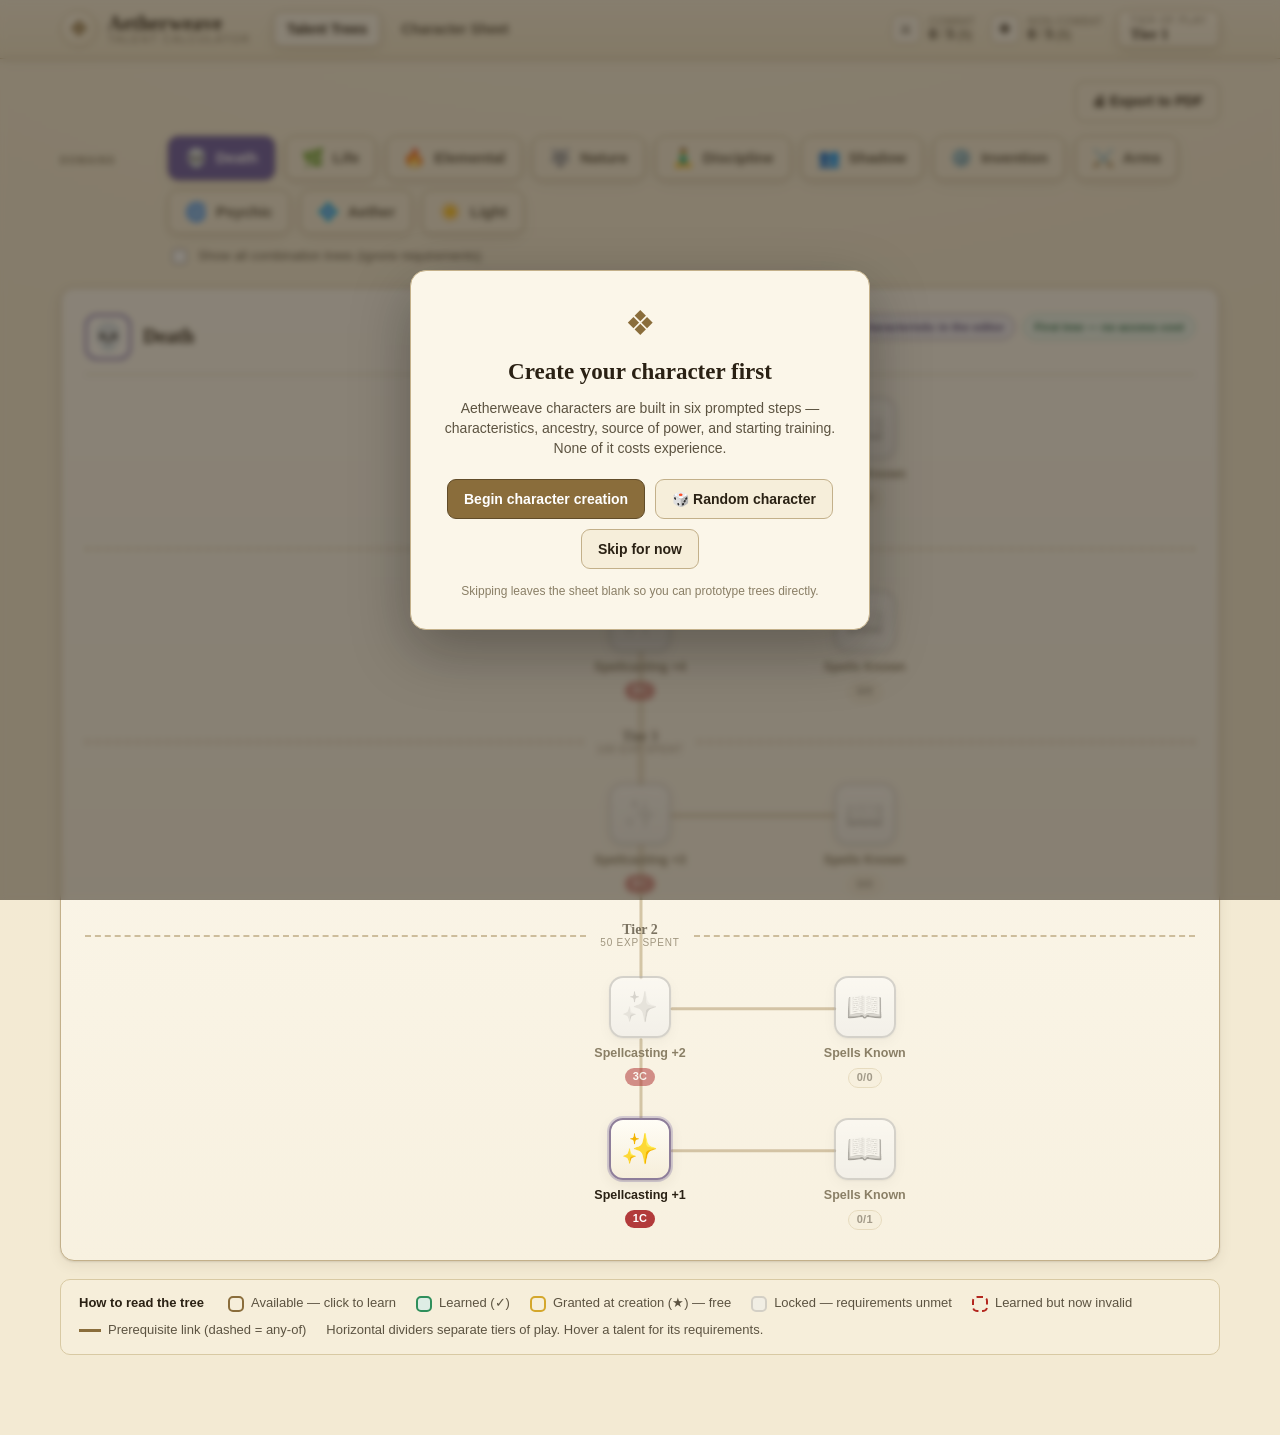
==== index.html @ df5904e4 "Added spell and maneuver support to rules and site" ====
<!DOCTYPE html>
<html lang="en">
<head>
  <meta charset="utf-8">
  <meta name="viewport" content="width=device-width, initial-scale=1">
  <title>Aetherweave — Talent Trees</title>
  <link rel="stylesheet" href="css/style.css">
</head>
<body>
  <header id="app-header"></header>

  <main class="page page-trees">
    <div class="page-toolbar no-print">
      <button id="export-pdf" class="btn" type="button">🖨 Export to PDF</button>
    </div>
    <div id="tree-tabs" class="tree-tabs"></div>
    <div id="tree" class="tree"></div>

    <div class="legend">
      <span class="legend-title">How to read the tree</span>
      <span class="legend-item"><span class="swatch node-available"></span> Available — click to learn</span>
      <span class="legend-item"><span class="swatch node-owned"></span> Learned (✓)</span>
      <span class="legend-item"><span class="swatch node-granted"></span> Granted at creation (★) — free</span>
      <span class="legend-item"><span class="swatch node-locked"></span> Locked — requirements unmet</span>
      <span class="legend-item"><span class="swatch node-invalid"></span> Learned but now invalid</span>
      <span class="legend-item"><span class="line-swatch"></span> Prerequisite link (dashed = any-of)</span>
      <span class="legend-item">Horizontal dividers separate tiers of play. Hover a talent for its requirements.</span>
    </div>
  </main>

  <!-- ---------- Editable database (all content is in these files) ---------- -->
  <script src="js/data/creation.js"></script>
  <script src="js/config.js"></script>
  <script src="js/data/skills.js"></script>
  <script src="js/data/domains.js"></script>
  <script src="js/data/ancestries.js"></script>
  <script src="js/data/combinations.js"></script>
  <script src="js/data/sources.js"></script>
  <script src="js/data/spells.js"></script>

  <!-- ---------- Application ---------- -->
  <script src="js/state.js"></script>
  <script src="js/engine.js"></script>
  <script src="js/ui-shared.js"></script>
  <script src="js/tree.js"></script>
</body>
</html>
---- css/style.css ----
/* ==========================================================================
   Aetherweave Talent Calculator — styles
   Theme lives in :root variables. Per-domain accent is injected as --accent.
   ========================================================================== */

:root {
  --parchment:      #f3ead3;
  --parchment-2:    #ece0c2;
  --panel:          #fbf6e9;
  --panel-2:        #f6eeda;
  --ink:            #2a2114;
  --ink-soft:       #5c5341;
  --ink-faint:      #8a7f66;
  --line:           #d8c9a3;
  --line-strong:    #c3b08a;
  --unmet:          #b3261e;   /* red requirement text (spec) */
  --met:            #2a2114;   /* black requirement text (spec) */
  --combat:         #b23b3b;
  --noncombat:      #3f6ea5;
  --owned:          #2f8f5b;
  --granted:        #d4a72c;   /* free, granted at character creation */
  --shadow:         0 1px 2px rgba(60, 45, 20, .12), 0 4px 14px rgba(60, 45, 20, .08);
  --accent:         #8a6d3b;
  --radius:         10px;
  --font: -apple-system, BlinkMacSystemFont, "Segoe UI", Roboto, Helvetica, Arial, sans-serif;
  --serif: "Iowan Old Style", "Palatino Linotype", Palatino, "Book Antiqua", Georgia, serif;
}

* { box-sizing: border-box; }

html, body { margin: 0; padding: 0; }

body {
  font-family: var(--font);
  color: var(--ink);
  background:
    radial-gradient(1200px 600px at 50% -200px, #fbf4e2, transparent),
    var(--parchment);
  min-height: 100vh;
  line-height: 1.45;
}

a { color: var(--accent); }
.inline-link { color: var(--noncombat); font-weight: 600; text-decoration: none; }
.inline-link:hover { text-decoration: underline; }

/* ---------- Header ------------------------------------------------------- */
#app-header {
  position: sticky; top: 0; z-index: 50;
  background: linear-gradient(180deg, #f7efdc, #f0e6cb);
  border-bottom: 1px solid var(--line-strong);
  box-shadow: 0 2px 10px rgba(60, 45, 20, .08);
}
.header-bar {
  max-width: 1200px; margin: 0 auto; padding: 10px 20px;
  display: flex; align-items: center; gap: 22px; flex-wrap: wrap;
}
.brand { display: flex; align-items: center; gap: 10px; text-decoration: none; color: var(--ink); }
.brand-mark {
  font-size: 22px; width: 38px; height: 38px; display: grid; place-items: center;
  background: radial-gradient(circle at 35% 30%, #fff8e8, var(--parchment-2));
  border: 1px solid var(--line-strong); border-radius: 50%; color: var(--accent);
}
.brand-text { display: flex; flex-direction: column; line-height: 1.05; }
.brand-name { font-family: var(--serif); font-weight: 700; font-size: 20px; letter-spacing: .3px; }
.brand-sub { font-size: 11px; text-transform: uppercase; letter-spacing: 1.5px; color: var(--ink-faint); }

.nav { display: flex; gap: 6px; }
.nav-link {
  text-decoration: none; color: var(--ink-soft); font-weight: 600; font-size: 14px;
  padding: 7px 13px; border-radius: 8px; border: 1px solid transparent;
}
.nav-link:hover { background: var(--panel-2); }
.nav-link.active { color: var(--ink); background: var(--panel); border-color: var(--line-strong); box-shadow: var(--shadow); }

.counters { display: flex; align-items: center; gap: 14px; margin-left: auto; flex-wrap: wrap; }
.exp-counter { display: flex; align-items: center; gap: 8px; }
.exp-icon {
  width: 30px; height: 30px; display: grid; place-items: center; border-radius: 8px;
  background: var(--panel); border: 1px solid var(--line-strong); font-size: 15px;
}
.exp-body { display: flex; flex-direction: column; line-height: 1.05; }
.exp-label { font-size: 10px; text-transform: uppercase; letter-spacing: .8px; color: var(--ink-faint); }
.exp-nums { font-variant-numeric: tabular-nums; font-size: 14px; font-weight: 700; display: flex; align-items: baseline; gap: 3px; }
.exp-sep { color: var(--ink-faint); font-weight: 400; }
.exp-earned { color: var(--ink-soft); font-weight: 600; }
.exp-remaining { font-size: 12px; color: var(--ink-faint); font-weight: 600; }
.exp-remaining.negative { color: var(--unmet); }

.tier-badge {
  display: flex; flex-direction: column; line-height: 1.05; padding: 5px 12px;
  background: linear-gradient(180deg, #fff7e6, var(--panel-2));
  border: 1px solid var(--line-strong); border-radius: 8px; box-shadow: var(--shadow);
}
.tier-badge-label { font-size: 10px; text-transform: uppercase; letter-spacing: .8px; color: var(--ink-faint); }
.tier-badge-value { font-family: var(--serif); font-weight: 700; font-size: 15px; }

/* ---------- Validation banner ------------------------------------------- */
.validation-banner {
  max-width: 1200px; margin: 12px auto 0; padding: 12px 16px;
  background: #fdecea; border: 1px solid #f0b4ae; border-left: 4px solid var(--unmet);
  border-radius: 8px; color: #7c1a14;
}
.vb-head { font-weight: 700; margin-bottom: 6px; }
.vb-list { margin: 0; padding-left: 20px; font-size: 13px; font-family: ui-monospace, Menlo, Consolas, monospace; }

/* ---------- Page layout -------------------------------------------------- */
.page { max-width: 1200px; margin: 0 auto; padding: 22px 20px 80px; }

/* ---------- Tree tabs ---------------------------------------------------- */
.tree-tabs { display: flex; flex-direction: column; gap: 12px; margin-bottom: 20px; }
.tab-group { display: flex; align-items: baseline; gap: 12px; flex-wrap: wrap; }
.tab-group-label {
  font-size: 10px; text-transform: uppercase; letter-spacing: 1.2px; font-weight: 700;
  color: var(--ink-faint); width: 96px; flex: none;
}
.tab-row { display: flex; gap: 10px; flex-wrap: wrap; flex: 1; }
.domain-tab-lock { font-size: 11px; opacity: .8; }
.domain-tab.preview { border-style: dashed; opacity: .82; }
.combo-toggle {
  display: flex; align-items: center; gap: 8px; font-size: 13px; color: var(--ink-soft);
  margin-left: 108px; cursor: pointer; user-select: none;
}
.combo-toggle input { width: 15px; height: 15px; cursor: pointer; accent-color: var(--accent); }

/* ---------- Tree header -------------------------------------------------- */
.tree-head {
  display: flex; justify-content: space-between; align-items: flex-start; gap: 16px;
  flex-wrap: wrap; margin-bottom: 18px; padding-bottom: 14px; border-bottom: 1px solid var(--line);
  position: relative; z-index: 3;
}
.tree-head-main { display: flex; align-items: center; gap: 12px; }
.tree-head-icon {
  font-size: 26px; width: 46px; height: 46px; flex: none; display: grid; place-items: center;
  border-radius: 12px; background: #fffdf7; border: 2px solid var(--accent);
}
.tree-head-name { font-family: var(--serif); font-weight: 700; font-size: 20px; }
.tree-head-desc { font-size: 12.5px; color: var(--ink-faint); max-width: 46ch; }
.tree-head-tags { display: flex; gap: 8px; flex-wrap: wrap; justify-content: flex-end; }
.tree-tag {
  font-size: 11.5px; font-weight: 600; padding: 4px 10px; border-radius: 999px;
  border: 1px solid var(--line-strong); background: var(--panel-2); color: var(--ink-soft);
}
.tree-tag.ok { border-color: #a8cfb6; background: #eef8f1; color: #1f6b45; }
.tree-tag.locked { border-color: #f0b4ae; background: #fdecea; color: #8c2820; }
.tree-tag.cost { border-color: #e0c48a; background: #fdf4e2; color: #8a6320; }

/* ---------- Domain tabs -------------------------------------------------- */
.domain-tabs { display: flex; gap: 10px; flex-wrap: wrap; margin-bottom: 20px; }
.domain-tab {
  --accent: #8a6d3b;
  display: flex; align-items: center; gap: 9px; cursor: pointer;
  padding: 10px 16px; font-size: 15px; font-weight: 600; color: var(--ink-soft);
  background: var(--panel-2); border: 1px solid var(--line-strong);
  border-radius: 10px; box-shadow: var(--shadow); transition: transform .06s ease;
}
.domain-tab:hover { transform: translateY(-1px); color: var(--ink); }
.domain-tab-icon { font-size: 18px; }
.domain-tab.active {
  color: #fff; background: var(--accent);
  border-color: color-mix(in srgb, var(--accent) 70%, black 30%);
}
.domain-tab.active .domain-tab-icon { filter: drop-shadow(0 1px 1px rgba(0,0,0,.35)); }

/* ---------- Tree --------------------------------------------------------- */
.tree {
  --accent: #8a6d3b; --cols: 5;
  position: relative;
  background:
    linear-gradient(180deg, rgba(255,252,244,.6), rgba(246,238,218,.6)),
    var(--panel);
  border: 1px solid var(--line-strong); border-radius: 14px;
  padding: 26px 24px; box-shadow: var(--shadow); overflow: hidden;
}
.tree-lines { position: absolute; inset: 0; pointer-events: none; z-index: 1; }
.tree-grid { position: relative; z-index: 2; display: flex; flex-direction: column; gap: 22px; }

.tree-row {
  display: grid; grid-template-columns: repeat(var(--cols), 1fr);
  gap: 14px; align-items: stretch;
}
.tree-cell { display: flex; justify-content: center; }
/* Left edge of each concatenated ancestral block (combined ancestry view). */
.tree-cell.block-start { border-left: 2px dotted var(--line-strong); margin-left: -8px; padding-left: 6px; }

/* Combined ancestral view: labels spanning each ancestry's block of columns. */
.ancestry-headers { align-items: end; margin-bottom: 2px; }
.ancestry-block-label {
  --accent: #8a6d3b;
  display: flex; align-items: center; justify-content: center; gap: 8px;
  padding: 6px 10px; border-radius: 9px; font-family: var(--serif); font-weight: 700; font-size: 14px;
  color: color-mix(in srgb, var(--accent) 75%, black);
  background: color-mix(in srgb, var(--accent) 14%, #fff);
  border: 1px solid color-mix(in srgb, var(--accent) 45%, var(--line-strong));
}
.ancestry-block-label .abl-icon { font-size: 17px; }

/* Tier dividers */
.tier-divider { display: flex; align-items: center; gap: 14px; margin: 2px 0; }
.tier-divider-line { flex: 1; height: 0; border-top: 2px dashed var(--line-strong); }
.tier-divider-label { display: flex; flex-direction: column; align-items: center; line-height: 1.05; white-space: nowrap; }
.tdl-name { font-family: var(--serif); font-weight: 700; font-size: 14px; color: var(--ink-soft); }
.tdl-sub { font-size: 10px; text-transform: uppercase; letter-spacing: .8px; color: var(--ink-faint); }
.tier-divider.reached .tdl-name { color: var(--accent); }
.tier-divider.reached .tier-divider-line { border-top-style: solid; border-top-color: color-mix(in srgb, var(--accent) 55%, var(--line-strong)); }
.tier-divider.locked { opacity: .8; }

/* ---------- Nodes -------------------------------------------------------- */
.node {
  --accent: inherit;
  display: flex; flex-direction: column; align-items: center; gap: 6px;
  width: 118px; cursor: pointer; user-select: none; position: relative;
  padding: 4px; border-radius: 12px; transition: transform .07s ease;
}
.node-box {
  position: relative; width: 62px; height: 62px; border-radius: 14px;
  display: grid; place-items: center; font-size: 30px;
  background: linear-gradient(180deg, #fffdf6, var(--panel-2));
  border: 2px solid var(--line-strong); box-shadow: var(--shadow);
}
.node-icon { line-height: 1; }
.node-name { font-size: 12.5px; font-weight: 600; text-align: center; color: var(--ink); max-width: 118px; }
.node-cost {
  font-size: 11px; font-weight: 800; letter-spacing: .3px; padding: 1px 8px;
  border-radius: 999px; color: #fff; font-variant-numeric: tabular-nums;
}
.node-cost.combat { background: var(--combat); }
.node-cost.noncombat { background: var(--noncombat); }
.node-badge {
  position: absolute; top: -8px; right: -8px; width: 22px; height: 22px; border-radius: 50%;
  display: grid; place-items: center; font-size: 13px; font-weight: 800; color: #fff;
  border: 2px solid var(--panel);
}

/* States */
.node.available:hover { transform: translateY(-2px); }
.node.available .node-box {
  border-color: color-mix(in srgb, var(--accent) 60%, var(--line-strong));
}
.node.available .node-box::after {
  content: ""; position: absolute; inset: -2px; border-radius: 14px;
  box-shadow: 0 0 0 2px color-mix(in srgb, var(--accent) 25%, transparent);
  pointer-events: none;
}

.node.owned .node-box {
  border-color: var(--accent);
  background: linear-gradient(180deg, #fffef9, color-mix(in srgb, var(--accent) 16%, #fff));
  box-shadow: 0 0 0 3px color-mix(in srgb, var(--accent) 22%, transparent), var(--shadow);
}
.node.owned .node-badge { background: var(--owned); }

.node.locked { cursor: default; }
.node.locked .node-box { filter: grayscale(1); opacity: .5; }
.node.locked .node-name { color: var(--ink-faint); }
.node.locked .node-cost { opacity: .55; }

.node.owned-invalid .node-box {
  border-style: dashed; border-color: var(--unmet);
  box-shadow: 0 0 0 3px rgba(179, 38, 30, .15), var(--shadow);
}
.node.owned-invalid .node-badge { background: var(--unmet); }

/* Granted at character creation — free, permanent */
.node.granted .node-box {
  border-color: var(--granted);
  background: linear-gradient(180deg, #fffdf2, color-mix(in srgb, var(--granted) 18%, #fff));
  box-shadow: 0 0 0 3px color-mix(in srgb, var(--granted) 25%, transparent), var(--shadow);
}
.node.granted .node-badge { background: var(--granted); color: #3a2c00; }
.node-cost.granted { background: var(--granted); color: #3a2c00; }

/* Prerequisite link states */
.link { fill: none; stroke-width: 3; stroke-linecap: round; }
.link-idle   { stroke: var(--line-strong); opacity: .7; }
.link-ready  { stroke: color-mix(in srgb, var(--accent) 55%, var(--line-strong)); }
.link-active { stroke: var(--accent); stroke-width: 3.5; }
.link-any    { stroke-dasharray: 3 7; }

.empty { padding: 40px; text-align: center; color: var(--ink-faint); font-style: italic; }

/* ---------- Legend ------------------------------------------------------- */
.legend {
  display: flex; flex-wrap: wrap; gap: 8px 20px; align-items: center;
  margin-top: 18px; padding: 14px 18px; font-size: 13px; color: var(--ink-soft);
  background: var(--panel-2); border: 1px solid var(--line); border-radius: 10px;
}
.legend-title { font-weight: 700; color: var(--ink); margin-right: 4px; }
.legend-item { display: flex; align-items: center; gap: 7px; }
.swatch { width: 16px; height: 16px; border-radius: 5px; border: 2px solid var(--line-strong); display: inline-block; }
.swatch.node-available { border-color: #8a6d3b; }
.swatch.node-owned { border-color: var(--owned); background: color-mix(in srgb, var(--owned) 16%, #fff); }
.swatch.node-locked { filter: grayscale(1); opacity: .5; background: var(--panel-2); }
.swatch.node-invalid { border-style: dashed; border-color: var(--unmet); }
.line-swatch { width: 22px; height: 0; border-top: 3px solid #8a6d3b; display: inline-block; }

/* ---------- Tooltip ------------------------------------------------------ */
.tooltip {
  position: fixed; z-index: 100; max-width: 320px; pointer-events: none;
  background: #fffdf7; border: 1px solid var(--line-strong); border-radius: 12px;
  padding: 12px 14px; box-shadow: 0 8px 30px rgba(50, 38, 15, .22);
  opacity: 0; transform: translateY(4px); transition: opacity .12s ease, transform .12s ease;
}
.tooltip.show { opacity: 1; transform: translateY(0); }
.tt-name { font-family: var(--serif); font-weight: 700; font-size: 16px; margin-bottom: 4px; }
.tt-meta { display: flex; gap: 8px; flex-wrap: wrap; margin-bottom: 8px; }
.tt-cost { font-size: 11px; font-weight: 700; color: #fff; padding: 2px 8px; border-radius: 999px; }
.tt-cost.combat { background: var(--combat); }
.tt-cost.noncombat { background: var(--noncombat); }
.tt-tier { font-size: 11px; font-weight: 700; color: var(--ink-soft); padding: 2px 8px; border-radius: 999px; background: var(--panel-2); border: 1px solid var(--line); }
.tt-desc { font-size: 13px; color: var(--ink-soft); margin-bottom: 10px; }
.tt-reqs-head { font-size: 10px; text-transform: uppercase; letter-spacing: 1px; color: var(--ink-faint); margin-bottom: 4px; }
.tt-req { display: flex; align-items: baseline; gap: 7px; font-size: 12.5px; margin: 2px 0; }
.tt-req-mark { font-weight: 800; width: 12px; flex: none; }
.tt-req.met { color: var(--met); }
.tt-req.met .tt-req-mark { color: var(--owned); }
.tt-req.unmet { color: var(--unmet); }
.tt-req.unmet .tt-req-text { font-weight: 600; }
.tt-hint { margin-top: 10px; font-size: 12px; font-weight: 700; padding-top: 8px; border-top: 1px dashed var(--line); }
.tt-hint.ok { color: var(--owned); }
.tt-hint.no { color: var(--ink-faint); }

/* ---------- Toasts ------------------------------------------------------- */
.toast-host { position: fixed; bottom: 22px; left: 50%; transform: translateX(-50%); z-index: 200; display: flex; flex-direction: column; gap: 8px; align-items: center; }
.toast {
  background: #2a2114; color: #fdf6e6; padding: 10px 18px; border-radius: 10px;
  font-size: 14px; font-weight: 600; box-shadow: 0 8px 24px rgba(0,0,0,.28);
  opacity: 0; transform: translateY(10px); transition: opacity .25s ease, transform .25s ease;
}
.toast.show { opacity: 1; transform: translateY(0); }
.toast.success { background: #1f6b45; }
.toast.error { background: #8c2820; }

/* ==========================================================================
   Character sheet
   ========================================================================== */
.sheet { display: flex; flex-direction: column; gap: 20px; }
.sheet-section {
  background: var(--panel); border: 1px solid var(--line-strong); border-radius: 14px;
  padding: 18px 20px; box-shadow: var(--shadow);
}
.sheet-h2 {
  font-family: var(--serif); font-size: 20px; margin: 0 0 14px;
  padding-bottom: 8px; border-bottom: 2px solid var(--line); display: flex; align-items: baseline; gap: 10px;
}
.sheet-h2-note, .group-note { font-family: var(--font); font-size: 12px; font-weight: 400; color: var(--ink-faint); }
.sheet-hint { font-size: 12.5px; color: var(--ink-faint); margin-top: 10px; }

/* Identity */
.id-grid { display: grid; grid-template-columns: 1fr 1fr; gap: 12px 26px; }
.id-field { display: flex; flex-direction: column; gap: 4px; }
.id-label { font-size: 11px; text-transform: uppercase; letter-spacing: .8px; color: var(--ink-faint); font-weight: 600; }
.id-input, .hp-input, .exp-earned-input, .prof-name {
  font: inherit; padding: 8px 10px; border: 1px solid var(--line-strong); border-radius: 8px;
  background: #fffdf7; color: var(--ink);
}
.id-input:focus, .hp-input:focus, .exp-earned-input:focus, .prof-name:focus {
  outline: none; border-color: var(--accent); box-shadow: 0 0 0 3px rgba(138, 109, 59, .15);
}

/* Stats: HP + characteristics */
.stats-wrap { display: flex; flex-wrap: wrap; gap: 16px; align-items: stretch; }
.hp-box, .char-box {
  background: var(--panel-2); border: 1px solid var(--line); border-radius: 12px;
  padding: 12px 14px; display: flex; flex-direction: column; align-items: center; gap: 8px; min-width: 120px;
}
.stat-title, .char-head { font-weight: 700; }
.char-head { display: flex; flex-direction: column; align-items: center; line-height: 1.1; }
.char-name { font-size: 13px; }
.char-abbr { font-size: 10px; letter-spacing: 1px; color: var(--ink-faint); }
.hp-row { display: flex; gap: 10px; }
.hp-field { display: flex; flex-direction: column; align-items: center; gap: 3px; }
.hp-label { font-size: 10px; text-transform: uppercase; color: var(--ink-faint); }
.hp-input { width: 62px; text-align: center; }

/* Dots */
.dots { display: flex; gap: 6px; }
.dot {
  width: 20px; height: 20px; border-radius: 50%; cursor: pointer; padding: 0;
  border: 2px solid var(--line-strong); background: #fffdf7; transition: background .08s ease, transform .08s ease;
}
.dot:hover { transform: scale(1.12); border-color: var(--accent); }
.dot.filled { background: var(--accent); border-color: color-mix(in srgb, var(--accent) 70%, black); }

/* Experience */
.exp-wrap { display: grid; grid-template-columns: 1fr 1fr; gap: 18px; }
.exp-pool-title { font-weight: 700; margin-bottom: 8px; }
.exp-pool-grid { display: grid; grid-template-columns: repeat(3, 1fr); gap: 0; border: 1px solid var(--line-strong); border-radius: 10px; overflow: hidden; }
.exp-cell { padding: 10px 12px; text-align: center; border-right: 1px solid var(--line); background: var(--panel-2); }
.exp-cell:last-child { border-right: none; }
.exp-cell-label { font-size: 10px; text-transform: uppercase; letter-spacing: .8px; color: var(--ink-faint); margin-bottom: 6px; }
.exp-cell-value { font-size: 20px; font-weight: 800; font-variant-numeric: tabular-nums; }
.exp-cell-value.negative { color: var(--unmet); }
.exp-earned-input { width: 70px; text-align: center; font-size: 18px; font-weight: 700; }

/* Skills */
.skill-group { margin-bottom: 14px; }
.skill-group-title, .prof-title, .talent-group-title { font-size: 15px; margin: 4px 0 10px; display: flex; align-items: baseline; gap: 8px; }
.skill-grid { display: grid; grid-template-columns: repeat(auto-fill, minmax(230px, 1fr)); gap: 6px 20px; }
.skill-row { display: flex; align-items: center; gap: 10px; padding: 4px 0; }
.skill-name { display: flex; align-items: baseline; gap: 6px; min-width: 0; flex: 1; }
.skill-name-text { font-size: 13.5px; }
.skill-char { font-size: 10px; color: var(--ink-faint); letter-spacing: .5px; }
.skill-hint { font-size: 10.5px; color: var(--ink-faint); width: 52px; text-align: right; flex: none; font-variant-numeric: tabular-nums; }

/* Proficiencies */
.prof-wrap { display: grid; grid-template-columns: repeat(3, 1fr); gap: 20px; }
.prof-col { display: flex; flex-direction: column; gap: 8px; }
.prof-row { display: flex; align-items: center; gap: 8px; }
.prof-name { flex: 1; min-width: 0; }
.prof-add {
  align-self: flex-start; margin-top: 4px; font: inherit; font-size: 13px; font-weight: 600;
  color: var(--accent); background: none; border: 1px dashed var(--line-strong); border-radius: 8px;
  padding: 6px 12px; cursor: pointer;
}
.prof-add:hover { background: var(--panel-2); }

.icon-btn {
  width: 26px; height: 26px; flex: none; border-radius: 7px; cursor: pointer;
  border: 1px solid var(--line-strong); background: #fffdf7; color: var(--ink-soft); font-size: 12px;
}
.icon-btn:hover { background: #fdecea; color: var(--unmet); border-color: #f0b4ae; }

/* Talents summary */
.talent-group { margin-bottom: 12px; }
.tg-icon { margin-right: 2px; }
.talent-row {
  display: flex; align-items: center; gap: 12px; padding: 8px 10px; margin-bottom: 6px;
  background: var(--panel-2); border: 1px solid var(--line); border-radius: 10px;
}
.talent-row.invalid { border-color: #f0b4ae; background: #fdf0ee; }
.talent-icon {
  width: 38px; height: 38px; flex: none; border-radius: 9px; display: grid; place-items: center;
  font-size: 20px; background: #fffdf7; border: 1px solid var(--line-strong);
}
.talent-info { display: flex; flex-direction: column; flex: 1; min-width: 0; }
.talent-name { font-weight: 700; }
.talent-meta { font-size: 12px; color: var(--ink-faint); }
.talent-invalid-note { font-size: 12px; color: var(--unmet); font-weight: 600; margin-top: 2px; }

/* Save data */
.data-row { display: flex; gap: 10px; flex-wrap: wrap; }
.btn {
  font: inherit; font-weight: 600; font-size: 14px; cursor: pointer; padding: 9px 16px;
  border-radius: 9px; border: 1px solid var(--line-strong); background: var(--panel-2); color: var(--ink);
}
.btn:hover { background: #fffdf7; box-shadow: var(--shadow); }
.btn-danger { color: var(--unmet); border-color: #e6b8b3; }
.btn-danger:hover { background: #fdecea; }

/* ==========================================================================
   Character creation wizard
   ========================================================================== */
.header-mode {
  font-family: var(--serif); font-size: 15px; font-weight: 700; color: var(--ink-soft);
  padding: 5px 14px; background: var(--panel-2); border: 1px solid var(--line-strong); border-radius: 8px;
}
.page-create { max-width: 940px; }
.wizard { display: flex; flex-direction: column; gap: 16px; }

.wizard-intro {
  display: flex; align-items: center; gap: 14px; padding: 16px 18px;
  background: linear-gradient(180deg, #fff8e8, var(--panel-2));
  border: 1px solid var(--line-strong); border-radius: 14px; box-shadow: var(--shadow);
}
.wizard-intro-icon {
  font-size: 24px; width: 46px; height: 46px; flex: none; display: grid; place-items: center;
  border-radius: 50%; background: #fffdf7; border: 1px solid var(--line-strong); color: var(--accent);
}
.wizard-intro-title { font-family: var(--serif); font-weight: 700; font-size: 19px; }
.wizard-intro-sub { font-size: 13px; color: var(--ink-soft); }

.step-bar { display: flex; gap: 8px; flex-wrap: wrap; }
.step-chip {
  display: flex; align-items: center; gap: 8px; cursor: pointer; font: inherit; font-size: 13px;
  font-weight: 600; color: var(--ink-faint); padding: 7px 13px; border-radius: 999px;
  background: var(--panel-2); border: 1px solid var(--line);
}
.step-chip:disabled { cursor: default; opacity: .55; }
.step-chip .step-num {
  width: 20px; height: 20px; border-radius: 50%; display: grid; place-items: center;
  font-size: 11px; font-weight: 800; background: var(--line); color: var(--ink-soft);
}
.step-chip.done { color: var(--owned); border-color: #a8cfb6; background: #eef8f1; }
.step-chip.done .step-num { background: var(--owned); color: #fff; }
.step-chip.active { color: #fff; background: var(--accent); border-color: var(--accent); }
.step-chip.active .step-num { background: rgba(255,255,255,.28); color: #fff; }

.wizard-body {
  background: var(--panel); border: 1px solid var(--line-strong); border-radius: 14px;
  padding: 20px 22px; box-shadow: var(--shadow);
}
.wizard-head { display: flex; align-items: center; justify-content: space-between; gap: 16px; flex-wrap: wrap; }
.wizard-title { font-family: var(--serif); font-size: 22px; margin: 0 0 6px; }
.btn-random {
  border-color: #cbb27a; background: linear-gradient(180deg, #fff8e4, #f7ecd0); color: #7a5c1c;
  font-size: 13px; padding: 7px 14px; white-space: nowrap;
}
.btn-random:hover { background: #fff3d6; border-color: var(--granted); }
.btn-random-lg { margin-left: auto; font-size: 14px; padding: 10px 18px; }

/* Storage warning (page opened from disk — nothing will persist) */
.storage-warning {
  max-width: 1200px; margin: 12px auto 0; padding: 12px 16px;
  background: #fdf4e2; border: 1px solid #e0c48a; border-left: 4px solid #c8922a;
  border-radius: 8px; color: #6d4d10;
}
.sw-head { font-weight: 700; margin-bottom: 4px; }
.sw-text { font-size: 13px; line-height: 1.5; }
.sw-text code {
  background: #f3e6c8; padding: 1px 6px; border-radius: 4px;
  font-family: ui-monospace, Menlo, Consolas, monospace; font-size: 12px;
}
.step-lead { font-size: 14px; color: var(--ink-soft); margin: 0 0 18px; max-width: 72ch; }

.wizard-footer { display: flex; align-items: center; gap: 14px; }
.wizard-note { flex: 1; font-size: 13px; color: var(--ink-faint); }
.wizard-note.warn { color: var(--unmet); font-weight: 600; }
.btn-primary {
  background: var(--accent); color: #fff; border-color: color-mix(in srgb, var(--accent) 70%, black);
}
.btn-primary:hover { background: color-mix(in srgb, var(--accent) 85%, black); }
.btn:disabled { opacity: .45; cursor: not-allowed; }
.btn-primary:disabled:hover { background: var(--accent); }

/* Step 1 — characteristic assignment */
.value-pool { display: flex; align-items: center; gap: 8px; margin-bottom: 16px; }
.value-pool-label { font-size: 11px; text-transform: uppercase; letter-spacing: .8px; color: var(--ink-faint); font-weight: 700; }
.value-chip {
  font-size: 13px; font-weight: 700; padding: 3px 11px; border-radius: 999px;
  background: #fff8e4; border: 1px solid var(--line-strong); font-variant-numeric: tabular-nums;
}
.value-chip.spent { opacity: .4; }
.char-assign-grid { display: grid; gap: 8px; max-width: 520px; }
.char-assign-row {
  display: flex; align-items: center; justify-content: space-between; gap: 16px;
  padding: 9px 14px; background: var(--panel-2); border: 1px solid var(--line); border-radius: 10px;
}
.char-assign-name { display: flex; align-items: baseline; gap: 8px; }
.char-assign-label { font-weight: 600; }
.char-assign-abbr { font-size: 10px; letter-spacing: 1px; color: var(--ink-faint); }
.value-options { display: flex; gap: 6px; }
.value-btn {
  width: 36px; height: 36px; border-radius: 9px; cursor: pointer; font: inherit;
  font-size: 15px; font-weight: 700; background: #fffdf7; border: 1px solid var(--line-strong); color: var(--ink);
}
.value-btn:hover:not(:disabled) { border-color: var(--accent); }
.value-btn:disabled { opacity: .3; cursor: not-allowed; }
.value-btn.chosen { background: var(--accent); color: #fff; border-color: var(--accent); }

/* Steps 2 & 3 — choice cards */
.card-grid { display: grid; grid-template-columns: repeat(auto-fill, minmax(220px, 1fr)); gap: 12px; }
.choice-card {
  --accent: #8a6d3b;
  display: flex; flex-direction: column; align-items: flex-start; gap: 6px; text-align: left;
  cursor: pointer; font: inherit; padding: 14px 16px; border-radius: 12px;
  background: var(--panel-2); border: 2px solid var(--line); color: var(--ink);
}
.choice-card:hover { border-color: var(--accent); }
.choice-card.chosen {
  border-color: var(--accent);
  background: linear-gradient(180deg, #fffdf7, color-mix(in srgb, var(--accent) 12%, #fff));
  box-shadow: 0 0 0 3px color-mix(in srgb, var(--accent) 20%, transparent);
}
.choice-icon { font-size: 26px; }
.choice-name { font-family: var(--serif); font-weight: 700; font-size: 17px; }
.choice-desc { font-size: 12.5px; color: var(--ink-soft); }
.choice-benefit { font-size: 12px; font-weight: 600; color: var(--accent); margin-top: 2px; }

.sub-section { margin-top: 22px; }
.sub-title { font-size: 15px; margin: 0 0 10px; display: flex; align-items: baseline; gap: 8px; }
.pick-grid { display: grid; grid-template-columns: repeat(auto-fill, minmax(220px, 1fr)); gap: 10px; }
.pick-card {
  display: flex; flex-direction: column; gap: 6px; text-align: left; cursor: pointer; font: inherit;
  padding: 12px 14px; border-radius: 10px; background: #fffdf7; border: 2px solid var(--line); color: var(--ink);
}
.pick-card:hover { border-color: var(--granted); }
.pick-card.chosen {
  border-color: var(--granted); background: color-mix(in srgb, var(--granted) 12%, #fff);
  box-shadow: 0 0 0 3px color-mix(in srgb, var(--granted) 22%, transparent);
}
.pick-head { display: flex; align-items: center; gap: 8px; }
.pick-icon { font-size: 20px; }
.pick-name { font-weight: 700; }
.pick-desc { font-size: 12px; color: var(--ink-soft); }

/* Steps 4 & 5 — budget */
.budget-meter {
  display: inline-flex; align-items: baseline; gap: 10px; margin-bottom: 16px;
  padding: 8px 16px; border-radius: 10px; background: var(--panel-2); border: 1px solid var(--line-strong);
}
.budget-label { font-size: 10px; text-transform: uppercase; letter-spacing: .8px; color: var(--ink-faint); font-weight: 700; }
.budget-value { font-size: 19px; font-weight: 800; font-variant-numeric: tabular-nums; }
.budget-left { font-size: 12px; color: var(--ink-faint); font-weight: 600; }
.budget-meter.done { border-color: #a8cfb6; background: #eef8f1; }
.budget-meter.done .budget-left { color: var(--owned); }
.budget-meter.over { border-color: #f0b4ae; background: #fdecea; }
.budget-meter.over .budget-value, .budget-meter.over .budget-left { color: var(--unmet); }
.dot.disabled, .dot:disabled { opacity: .3; cursor: not-allowed; }
.dot.disabled:hover, .dot:disabled:hover { transform: none; border-color: var(--line-strong); }

/* Step 6 — review */
.review-block { margin-bottom: 14px; padding: 12px 16px; background: var(--panel-2); border: 1px solid var(--line); border-radius: 10px; }
.review-title { font-size: 14px; margin: 0 0 6px; }
.review-list { margin: 0; padding-left: 20px; font-size: 13px; color: var(--ink-soft); }

/* ---------- Creation gate overlay ---------------------------------------- */
.gate-overlay {
  position: fixed; inset: 0; z-index: 300; display: grid; place-items: center; padding: 20px;
  background: rgba(42, 33, 20, .55); backdrop-filter: blur(3px);
}
.gate-card {
  max-width: 460px; text-align: center; padding: 28px 30px; border-radius: 16px;
  background: var(--panel); border: 1px solid var(--line-strong); box-shadow: 0 20px 60px rgba(0,0,0,.3);
}
.gate-icon { font-size: 34px; color: var(--accent); }
.gate-title { font-family: var(--serif); font-size: 23px; margin: 6px 0 10px; }
.gate-text { font-size: 14px; color: var(--ink-soft); margin: 0 0 20px; }
.gate-actions { display: flex; gap: 10px; justify-content: center; flex-wrap: wrap; }
.gate-actions .btn { text-decoration: none; display: inline-block; }
.gate-note { font-size: 12px; color: var(--ink-faint); margin-top: 14px; }

/* ---------- Sheet: creation summary, granted, breakdowns ----------------- */
.creation-row { display: grid; grid-template-columns: 1fr 1fr; gap: 14px; }
.creation-card { padding: 12px 14px; background: var(--panel-2); border: 1px solid var(--line); border-radius: 10px; }
.creation-card-label { font-size: 10px; text-transform: uppercase; letter-spacing: .8px; color: var(--ink-faint); font-weight: 700; }
.creation-card-body { display: flex; align-items: center; gap: 12px; margin-top: 8px; }
.creation-icon {
  font-size: 24px; width: 42px; height: 42px; flex: none; display: grid; place-items: center;
  border-radius: 10px; background: #fffdf7; border: 1px solid var(--line-strong);
}
.creation-name { font-family: var(--serif); font-weight: 700; font-size: 16px; }
.creation-desc { font-size: 12px; color: var(--ink-faint); }

.dot.granted { border-color: var(--granted); }
.dot.granted.filled { background: var(--granted); border-color: color-mix(in srgb, var(--granted) 70%, black); }

/* Levels not yet reachable at this tier of play */
.dot.capped { border-style: dashed; border-color: var(--line); opacity: .45; }
.dot.capped:hover { transform: none; border-color: var(--line); }
.dots-readonly .dot { cursor: default; }
.dots-readonly .dot:hover { transform: none; }

/* Characteristic advancement */
.adv-block { margin-top: 14px; }
.adv-row {
  display: flex; align-items: center; gap: 12px; flex-wrap: wrap;
  padding: 8px 12px; margin-bottom: 6px;
  background: var(--panel-2); border: 1px solid var(--line); border-radius: 10px;
}
.adv-tier { font-family: var(--serif); font-weight: 700; font-size: 14px; min-width: 62px; }
.adv-count {
  font-size: 11px; font-weight: 700; font-variant-numeric: tabular-nums;
  color: var(--ink-faint); padding: 2px 8px; border-radius: 999px;
  background: #fffdf7; border: 1px solid var(--line);
}
.adv-options { display: flex; gap: 6px; margin-left: auto; flex-wrap: wrap; }
.adv-btn {
  font: inherit; font-size: 11px; font-weight: 800; letter-spacing: .5px; cursor: pointer;
  padding: 6px 10px; border-radius: 8px; color: var(--ink-soft);
  background: #fffdf7; border: 1px solid var(--line-strong);
}
.adv-btn:hover:not(:disabled) { border-color: var(--accent); color: var(--ink); }
.adv-btn:disabled { opacity: .35; cursor: not-allowed; }
.adv-btn.chosen {
  background: var(--owned); border-color: color-mix(in srgb, var(--owned) 70%, black); color: #fff;
}
.granted-tag {
  font-size: 9.5px; text-transform: uppercase; letter-spacing: .8px; font-weight: 800;
  margin-left: 8px; padding: 1px 7px; border-radius: 999px;
  background: var(--granted); color: #3a2c00;
}
.talent-row.granted { border-color: color-mix(in srgb, var(--granted) 45%, var(--line)); background: #fffcf0; }

.exp-breakdown, .tree-cost-list { display: flex; align-items: center; gap: 8px; flex-wrap: wrap; margin-top: 14px; }
.exp-breakdown-label, .tree-cost-label {
  font-size: 10px; text-transform: uppercase; letter-spacing: .8px; color: var(--ink-faint); font-weight: 700;
}
.exp-chip, .tree-cost-chip {
  display: inline-flex; align-items: baseline; gap: 7px; font-size: 12.5px;
  padding: 3px 11px; border-radius: 999px; background: var(--panel-2); border: 1px solid var(--line);
}
.exp-chip-value, .tcc-cost { font-weight: 800; font-variant-numeric: tabular-nums; }
.tree-cost-chip.free { border-style: dashed; color: var(--ink-faint); }
.tree-cost-next { font-size: 12px; font-weight: 600; color: #8a6320; }

.tt-cost.granted { background: var(--granted); color: #3a2c00; }
.tt-cost.surcharge { background: #8a6320; }
.swatch.node-granted { border-color: var(--granted); background: color-mix(in srgb, var(--granted) 18%, #fff); }

/* The database editor's styles live in editor/editor.css (dev-only, never
   deployed) so no editor code ships to production. */

/* ---------- Page toolbar (Export to PDF) --------------------------------- */
.page-toolbar { display: flex; justify-content: flex-end; gap: 10px; margin-bottom: 14px; }

/* ---------- Source-of-power talents (sheet) ------------------------------ */
.source-talents { margin-top: 14px; }
.source-talent-row {
  display: flex; align-items: center; gap: 12px; padding: 8px 12px; margin-bottom: 6px;
  background: var(--panel-2); border: 1px solid var(--line); border-radius: 10px;
}
.source-talent-row.locked { opacity: .6; }
.st-tier {
  font-family: var(--serif); font-weight: 700; font-size: 12px; min-width: 58px; flex: none;
  color: var(--ink-soft);
}
.st-icon {
  font-size: 20px; width: 38px; height: 38px; flex: none; display: grid; place-items: center;
  border-radius: 9px; background: #fffdf7; border: 1px solid var(--line-strong);
}
.source-talent-row.unlocked .st-icon { border-color: var(--granted); }
.st-info { display: flex; flex-direction: column; min-width: 0; }
.st-name { font-weight: 700; }
.st-desc { font-size: 12px; color: var(--ink-faint); }
.st-flag { font-size: 9.5px; text-transform: uppercase; letter-spacing: .8px; font-weight: 800; margin-left: 8px; padding: 1px 7px; border-radius: 999px; }
.st-flag.on { background: var(--granted); color: #3a2c00; }
.st-flag.off { background: var(--line); color: var(--ink-faint); }

/* ---------- Ancestry hierarchy (creation) -------------------------------- */
.ancestry-tree { display: flex; flex-direction: column; gap: 6px; margin-bottom: 8px; }
.ancestry-row {
  --accent: #8a6d3b;
  display: flex; align-items: center; gap: 10px; text-align: left; cursor: pointer; font: inherit;
  color: var(--ink); padding: 10px 12px; border-radius: 10px;
  background: var(--panel-2); border: 1px solid var(--line); border-left: 4px solid var(--accent);
}
.ancestry-row:hover { border-color: var(--accent); }
.ancestry-row.chosen {
  background: linear-gradient(180deg, #fffdf7, color-mix(in srgb, var(--accent) 12%, #fff));
  border-color: var(--accent); box-shadow: 0 0 0 2px color-mix(in srgb, var(--accent) 22%, transparent);
}
/* Grouping-only ancestry: shown for context, but not selectable. */
.ancestry-row.category {
  cursor: default; background: transparent; border-style: dashed; opacity: .8;
}
.ancestry-row.category:hover { border-color: var(--line); }
.ancestry-row.category .ancestry-row-name { color: var(--ink-soft); }
.ancestry-branch { color: var(--ink-faint); font-weight: 700; }
.ancestry-row-icon {
  font-size: 20px; width: 36px; height: 36px; flex: none; display: grid; place-items: center;
  border-radius: 9px; background: #fffdf7; border: 1px solid var(--line-strong);
}
.ancestry-row-text { min-width: 0; }
.ancestry-row-name { font-family: var(--serif); font-weight: 700; font-size: 15px; }
.ancestry-row-desc { font-size: 12px; color: var(--ink-faint); }
.ancestry-tag {
  font-size: 9px; text-transform: uppercase; letter-spacing: .7px; font-weight: 800; margin-left: 8px;
  padding: 1px 6px; border-radius: 999px; background: var(--line); color: var(--ink-soft); vertical-align: middle;
}

/* ==========================================================================
   Spellcasting — caster panel (trees), spell-picker modal, sheet categories
   ========================================================================== */

/* Caster panel on the trees page (magical domains) */
.caster-panel {
  --accent: #8a6d3b;
  position: relative; z-index: 3; margin: 0 0 20px;
  background: linear-gradient(180deg, color-mix(in srgb, var(--accent) 8%, #fffdf7), var(--panel-2));
  border: 1px solid color-mix(in srgb, var(--accent) 40%, var(--line-strong));
  border-left: 4px solid var(--accent);
  border-radius: 12px; padding: 14px 16px; box-shadow: var(--shadow);
  display: flex; flex-direction: column; gap: 12px;
}
.caster-head { display: flex; align-items: center; gap: 10px; }
.caster-icon {
  font-size: 20px; width: 40px; height: 40px; flex: none; display: grid; place-items: center;
  border-radius: 10px; background: #fffdf7; border: 2px solid var(--accent);
}
.caster-title { font-family: var(--serif); font-weight: 700; font-size: 17px; }
.caster-sub { font-size: 12px; color: var(--ink-faint); }

.caster-pool {
  display: flex; align-items: baseline; gap: 10px; flex-wrap: wrap;
  padding: 8px 12px; border-radius: 10px; background: #fffdf7; border: 1px solid var(--line);
}
.caster-pool-label { font-size: 10px; text-transform: uppercase; letter-spacing: .8px; color: var(--ink-faint); font-weight: 700; }
.caster-pool-hint { font-size: 12.5px; color: var(--ink-faint); }
.caster-pool-eq { display: flex; align-items: baseline; gap: 8px; flex-wrap: wrap; font-size: 13px; }
.cpp { font-weight: 600; }
.cpp-op { color: var(--ink-faint); }
.cpp-total { font-weight: 800; color: var(--accent); font-variant-numeric: tabular-nums; }

.caster-ladder { display: flex; align-items: center; gap: 12px; flex-wrap: wrap; }
.caster-ladder-label { font-size: 13px; font-weight: 600; }
.caster-dots { display: flex; gap: 7px; }
.caster-dot {
  width: 22px; height: 22px; border-radius: 6px; cursor: pointer; padding: 0;
  border: 2px solid var(--line-strong); background: #fffdf7;
  transition: background .08s ease, transform .08s ease;
}
.caster-dot:hover:not(:disabled) { transform: scale(1.1); border-color: var(--accent); }
.caster-dot.filled { background: var(--accent); border-color: color-mix(in srgb, var(--accent) 70%, black); }
.caster-dot.capped { border-style: dashed; border-color: var(--line); opacity: .5; }
.caster-dot.capped:hover { transform: none; }
.caster-dot:disabled { cursor: not-allowed; }
.caster-ladder-hint { font-size: 11.5px; color: var(--ink-faint); font-variant-numeric: tabular-nums; }

.caster-spells { display: flex; flex-direction: column; gap: 8px; }
.caster-spells-head { display: flex; align-items: center; gap: 10px; }
.caster-spells-title { font-size: 14px; font-weight: 700; }
.caster-learn { margin-left: auto; font-size: 13px; padding: 7px 13px; }
.caster-spells-empty { font-size: 12.5px; color: var(--ink-faint); font-style: italic; }
.caster-spell-list { display: flex; flex-direction: column; gap: 6px; }
.caster-spell-row {
  display: flex; align-items: center; gap: 10px; padding: 7px 10px;
  background: #fffdf7; border: 1px solid var(--line); border-radius: 9px;
}
.caster-spell-row.invalid { border-color: #f0b4ae; background: #fdf0ee; }
.spell-icon {
  width: 34px; height: 34px; flex: none; border-radius: 8px; display: grid; place-items: center;
  font-size: 18px; background: var(--panel-2); border: 1px solid var(--line-strong);
}
.spell-info { display: flex; flex-direction: column; min-width: 0; flex: 1; }
.spell-name { font-weight: 700; display: flex; align-items: baseline; gap: 8px; }
.spell-desc { font-size: 12px; color: var(--ink-faint); }
.spell-invalid-note { font-size: 11.5px; color: var(--unmet); font-weight: 600; margin-top: 2px; }
.spell-tier-tag {
  font-size: 10px; font-weight: 800; letter-spacing: .3px; padding: 1px 7px; border-radius: 999px;
  background: color-mix(in srgb, var(--accent) 18%, #fff); color: color-mix(in srgb, var(--accent) 75%, black);
  border: 1px solid color-mix(in srgb, var(--accent) 40%, var(--line)); font-variant-numeric: tabular-nums;
}

/* Ability badge in the node tooltip */
.tt-ability { font-size: 11px; font-weight: 700; padding: 2px 8px; border-radius: 999px; border: 1px solid var(--line); background: var(--panel-2); color: var(--ink-soft); }
.tt-ability.maneuver { background: #eef2fb; border-color: #b9c8e6; color: #34507e; }

/* Spell-picker modal (shared UI.modal) */
.modal-overlay {
  position: fixed; inset: 0; z-index: 300; display: grid; place-items: center; padding: 20px;
  background: rgba(42, 33, 20, .55); backdrop-filter: blur(3px);
}
.modal-card {
  --accent: #8a6d3b;
  width: min(680px, 100%); max-height: 86vh; display: flex; flex-direction: column;
  background: var(--panel); border: 1px solid var(--line-strong); border-radius: 16px;
  box-shadow: 0 20px 60px rgba(0,0,0,.3); overflow: hidden;
}
.modal-head {
  display: flex; align-items: center; justify-content: space-between; gap: 12px;
  padding: 14px 18px; border-bottom: 1px solid var(--line);
  background: linear-gradient(180deg, #f7efdc, var(--panel-2));
}
.modal-title { font-family: var(--serif); font-size: 19px; margin: 0; }
.modal-close {
  width: 30px; height: 30px; flex: none; border-radius: 8px; cursor: pointer; font-size: 14px;
  border: 1px solid var(--line-strong); background: #fffdf7; color: var(--ink-soft);
}
.modal-close:hover { background: #fdecea; color: var(--unmet); border-color: #f0b4ae; }
.modal-body { padding: 16px 18px; overflow-y: auto; }

.spell-picker { display: flex; flex-direction: column; gap: 14px; }
.picker-note { font-size: 12.5px; color: var(--ink-soft); }
.picker-tier { display: flex; flex-direction: column; gap: 8px; }
.picker-tier.locked { opacity: .55; }
.picker-tier-head {
  font-family: var(--serif); font-weight: 700; font-size: 14px; display: flex; align-items: baseline;
  gap: 8px; border-bottom: 1px dashed var(--line); padding-bottom: 4px;
}
.picker-spell {
  text-align: left; font: inherit; cursor: pointer; color: var(--ink);
  padding: 10px 12px; border-radius: 10px; background: var(--panel-2); border: 2px solid var(--line);
  display: flex; flex-direction: column; gap: 4px;
}
.picker-spell:hover:not(:disabled) { border-color: var(--accent); }
.picker-spell.owned { border-color: var(--owned); background: color-mix(in srgb, var(--owned) 10%, #fff); }
.picker-spell.disabled, .picker-spell:disabled { opacity: .5; cursor: not-allowed; }
.picker-spell-top { display: flex; align-items: center; gap: 9px; }
.picker-spell-name { font-weight: 700; flex: 1; }
.picker-owned { font-size: 10px; font-weight: 800; text-transform: uppercase; letter-spacing: .6px; color: var(--owned); }
.picker-spell-desc { font-size: 12.5px; color: var(--ink-soft); }

/* Sheet: ability categories + per-domain spell blocks */
.ability-group { margin-bottom: 14px; }
.talent-domain-tag {
  font-size: 9.5px; text-transform: uppercase; letter-spacing: .6px; font-weight: 700;
  margin-left: 8px; padding: 1px 7px; border-radius: 999px;
  background: var(--panel); color: var(--ink-faint); border: 1px solid var(--line);
}
.talent-uses-tag {
  font-size: 10px; font-weight: 700; margin-left: 8px; padding: 1px 8px; border-radius: 999px;
  background: #eef2fb; color: #34507e; border: 1px solid #b9c8e6;
}
.spell-domain-block { margin-bottom: 10px; }
.spell-domain-head { display: flex; align-items: baseline; gap: 8px; flex-wrap: wrap; margin: 6px 0; }
.sdh-icon { font-size: 16px; }
.sdh-name { font-family: var(--serif); font-weight: 700; font-size: 15px; }
.sdh-pool { font-size: 11.5px; color: var(--ink-faint); }
.spell-sheet-row .talent-name { display: flex; align-items: baseline; gap: 8px; }
.spell-desc-line { font-style: italic; opacity: .9; }

/* In-tree spellcasting spine nodes (magical domains) */
.caster-node .node-box { border-style: solid; }
.node-cost.known-count { background: var(--panel-2); color: var(--ink-soft); border: 1px solid var(--line); }
.node-badge.known-badge { background: var(--noncombat); }
.caster-tag {
  border-color: color-mix(in srgb, var(--accent) 45%, var(--line-strong));
  background: color-mix(in srgb, var(--accent) 10%, #fff);
  color: color-mix(in srgb, var(--accent) 75%, black);
}

/* Spell exp-cost + mana tags (picker) */
.spell-cost-tag { font-size: 10px; font-weight: 800; padding: 1px 7px; border-radius: 999px; color: #fff; font-variant-numeric: tabular-nums; }
.spell-cost-tag.combat { background: var(--combat); }
.spell-cost-tag.noncombat { background: var(--noncombat); }
.spell-mana-tag { font-size: 10px; font-weight: 700; padding: 1px 7px; border-radius: 999px; background: #eae6fb; color: #5a4aa0; border: 1px solid #cfc6ef; }
.spell-mana-tag.cantrip { background: var(--panel-2); color: var(--ink-faint); border-color: var(--line); }

/* Mana box on the character sheet (next to HP) */
.mana-box { border-color: #cfc6ef; }
.mana-box .stat-title { color: #5a4aa0; }

/* ---------- Print / Export to PDF ---------------------------------------- */
@media print {
  body { background: #fff; }
  #app-header, .page-toolbar, .no-print, .legend, .tree-tabs, .combo-toggle,
  .toast-host, #storage-warning, .validation-banner,
  .data-row, .btn, .icon-btn, .prof-add, .prof-del { display: none !important; }
  .page { max-width: none; margin: 0; padding: 0; }
  .sheet { gap: 12px; }
  .sheet-section, .tree {
    box-shadow: none; border-color: #bbb; break-inside: avoid; page-break-inside: avoid;
  }
  .source-talent-row.locked { opacity: 1; }   /* show all source talents in the sheet */
  a { color: inherit; text-decoration: none; }
  .dot { -webkit-print-color-adjust: exact; print-color-adjust: exact; }
  .node-cost, .st-flag, .exp-remaining, .adv-btn.chosen {
    -webkit-print-color-adjust: exact; print-color-adjust: exact;
  }
}

/* ---------- Responsive --------------------------------------------------- */
@media (max-width: 820px) {
  .creation-row { grid-template-columns: 1fr; }
  .tab-group-label { width: auto; }
  .combo-toggle { margin-left: 0; }
}
@media (max-width: 820px) {
  .counters { width: 100%; margin-left: 0; }
  .id-grid, .exp-wrap, .prof-wrap { grid-template-columns: 1fr; }
  .header-bar { gap: 12px; }
}
@media (max-width: 620px) {
  .node { width: 92px; }
  .node-box { width: 52px; height: 52px; font-size: 24px; }
  .tree-row { gap: 6px; }
  .tree { padding: 18px 12px; }
}
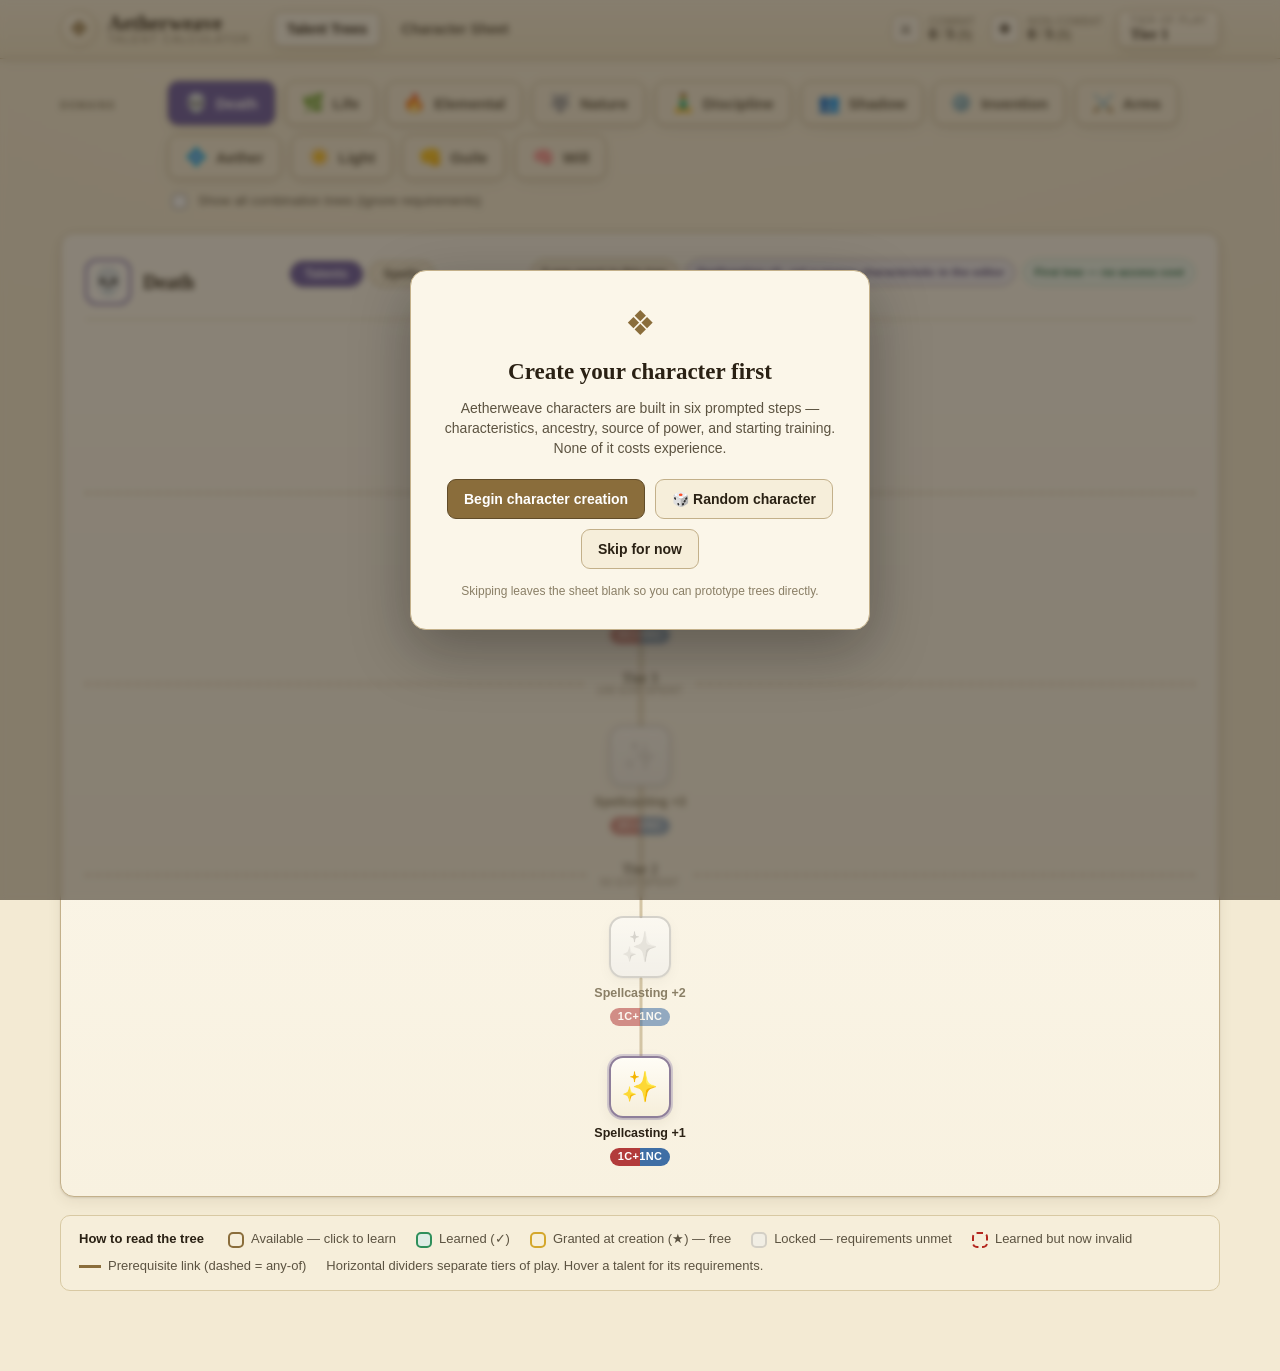
==== commit d2be3061: "reworked pdf export" ====
--- a/index.html
+++ b/index.html
@@ -10,9 +10,9 @@
   <header id="app-header"></header>
 
   <main class="page page-trees">
-    <div class="page-toolbar no-print">
-      <button id="export-pdf" class="btn" type="button">🖨 Export to PDF</button>
-    </div>
+    <!-- No PDF export here: a talent tree is a screen artifact (a wide grid with
+         an SVG line overlay) and never printed well. The character sheet is the
+         page that has a paper form — see sheet.html / js/print-sheet.js. -->
     <div id="tree-tabs" class="tree-tabs"></div>
     <div id="tree" class="tree"></div>
 
--- a/css/style.css
+++ b/css/style.css
@@ -145,6 +145,15 @@
 .tree-tag.locked { border-color: #f0b4ae; background: #fdecea; color: #8c2820; }
 .tree-tag.cost { border-color: #e0c48a; background: #fdf4e2; color: #8a6320; }
 
+/* ---------- Talents / Spells sub-tabs (magical domains) ------------------ */
+.subview-tabs { display: flex; gap: 6px; margin: 2px 0 0; flex: none; }
+.subview-tab {
+  font-size: 12.5px; font-weight: 700; padding: 5px 14px; border-radius: 999px; cursor: pointer;
+  border: 1px solid var(--line-strong); background: var(--panel-2); color: var(--ink-soft);
+}
+.subview-tab:hover { color: var(--ink); }
+.subview-tab.active { color: #fff; background: var(--accent); border-color: color-mix(in srgb, var(--accent) 70%, black 30%); }
+
 /* ---------- Domain tabs -------------------------------------------------- */
 .domain-tabs { display: flex; gap: 10px; flex-wrap: wrap; margin-bottom: 20px; }
 .domain-tab {
@@ -226,6 +235,7 @@
 }
 .node-cost.combat { background: var(--combat); }
 .node-cost.noncombat { background: var(--noncombat); }
+.node-cost.split { background: linear-gradient(90deg, var(--combat) 50%, var(--noncombat) 50%); }
 .node-badge {
   position: absolute; top: -8px; right: -8px; width: 22px; height: 22px; border-radius: 50%;
   display: grid; place-items: center; font-size: 13px; font-weight: 800; color: #fff;
@@ -307,6 +317,7 @@
 .tt-cost { font-size: 11px; font-weight: 700; color: #fff; padding: 2px 8px; border-radius: 999px; }
 .tt-cost.combat { background: var(--combat); }
 .tt-cost.noncombat { background: var(--noncombat); }
+.tt-cost.split { background: linear-gradient(90deg, var(--combat) 50%, var(--noncombat) 50%); }
 .tt-tier { font-size: 11px; font-weight: 700; color: var(--ink-soft); padding: 2px 8px; border-radius: 999px; background: var(--panel-2); border: 1px solid var(--line); }
 .tt-desc { font-size: 13px; color: var(--ink-soft); margin-bottom: 10px; }
 .tt-reqs-head { font-size: 10px; text-transform: uppercase; letter-spacing: 1px; color: var(--ink-faint); margin-bottom: 4px; }
@@ -349,17 +360,20 @@
 /* Identity */
 .id-grid { display: grid; grid-template-columns: 1fr 1fr; gap: 12px 26px; }
 .id-field { display: flex; flex-direction: column; gap: 4px; }
+.id-field-wide { grid-column: 1 / -1; }
 .id-label { font-size: 11px; text-transform: uppercase; letter-spacing: .8px; color: var(--ink-faint); font-weight: 600; }
 .id-input, .hp-input, .exp-earned-input, .prof-name {
   font: inherit; padding: 8px 10px; border: 1px solid var(--line-strong); border-radius: 8px;
   background: #fffdf7; color: var(--ink);
 }
+.id-fixed { display: inline-block; box-sizing: border-box; border-color: var(--line); background: var(--panel); }
 .id-input:focus, .hp-input:focus, .exp-earned-input:focus, .prof-name:focus {
   outline: none; border-color: var(--accent); box-shadow: 0 0 0 3px rgba(138, 109, 59, .15);
 }
 
 /* Stats: HP + characteristics */
-.stats-wrap { display: flex; flex-wrap: wrap; gap: 16px; align-items: stretch; }
+.hp-mana-row { display: flex; flex-wrap: wrap; justify-content: center; gap: 16px; align-items: stretch; margin-bottom: 16px; }
+.char-row { display: flex; flex-wrap: wrap; justify-content: center; gap: 16px; align-items: stretch; }
 .hp-box, .char-box {
   background: var(--panel-2); border: 1px solid var(--line); border-radius: 12px;
   padding: 12px 14px; display: flex; flex-direction: column; align-items: center; gap: 8px; min-width: 120px;
@@ -372,6 +386,10 @@
 .hp-field { display: flex; flex-direction: column; align-items: center; gap: 3px; }
 .hp-label { font-size: 10px; text-transform: uppercase; color: var(--ink-faint); }
 .hp-input { width: 62px; text-align: center; }
+.hp-computed {
+  display: inline-block; font: inherit; padding: 8px 10px; border: 1px solid var(--line);
+  border-radius: 8px; background: var(--panel); color: var(--ink); box-sizing: border-box;
+}
 
 /* Dots */
 .dots { display: flex; gap: 6px; }
@@ -395,17 +413,17 @@
 
 /* Skills */
 .skill-group { margin-bottom: 14px; }
-.skill-group-title, .prof-title, .talent-group-title { font-size: 15px; margin: 4px 0 10px; display: flex; align-items: baseline; gap: 8px; }
-.skill-grid { display: grid; grid-template-columns: repeat(auto-fill, minmax(230px, 1fr)); gap: 6px 20px; }
+.skill-group-title, .prof-title { font-size: 15px; margin: 4px 0 10px; display: flex; align-items: baseline; gap: 8px; }
+.skill-grid { display: grid; grid-template-columns: repeat(3, 1fr); gap: 6px 20px; }
 .skill-row { display: flex; align-items: center; gap: 10px; padding: 4px 0; }
-.skill-name { display: flex; align-items: baseline; gap: 6px; min-width: 0; flex: 1; }
-.skill-name-text { font-size: 13.5px; }
-.skill-char { font-size: 10px; color: var(--ink-faint); letter-spacing: .5px; }
+.skill-name { display: flex; align-items: baseline; gap: 6px; min-width: 0; flex: 1; overflow: hidden; }
+.skill-name-text { font-size: 13.5px; overflow: hidden; text-overflow: ellipsis; white-space: nowrap; }
+.skill-char { font-size: 10px; color: var(--ink-faint); letter-spacing: .5px; flex: none; }
 .skill-hint { font-size: 10.5px; color: var(--ink-faint); width: 52px; text-align: right; flex: none; font-variant-numeric: tabular-nums; }
 
 /* Proficiencies */
 .prof-wrap { display: grid; grid-template-columns: repeat(3, 1fr); gap: 20px; }
-.prof-col { display: flex; flex-direction: column; gap: 8px; }
+.prof-col { display: flex; flex-direction: column; gap: 8px; min-width: 0; }
 .prof-row { display: flex; align-items: center; gap: 8px; }
 .prof-name { flex: 1; min-width: 0; }
 .prof-add {
@@ -422,20 +440,22 @@
 .icon-btn:hover { background: #fdecea; color: var(--unmet); border-color: #f0b4ae; }
 
 /* Talents summary */
-.talent-group { margin-bottom: 12px; }
-.tg-icon { margin-right: 2px; }
 .talent-row {
   display: flex; align-items: center; gap: 12px; padding: 8px 10px; margin-bottom: 6px;
   background: var(--panel-2); border: 1px solid var(--line); border-radius: 10px;
 }
 .talent-row.invalid { border-color: #f0b4ae; background: #fdf0ee; }
+.talent-row.expandable { cursor: pointer; }
+.talent-row.expandable:hover { border-color: var(--accent); }
 .talent-icon {
   width: 38px; height: 38px; flex: none; border-radius: 9px; display: grid; place-items: center;
   font-size: 20px; background: #fffdf7; border: 1px solid var(--line-strong);
 }
 .talent-info { display: flex; flex-direction: column; flex: 1; min-width: 0; }
 .talent-name { font-weight: 700; }
+.talent-expand-icon { color: var(--ink-faint); font-size: 10px; margin-left: 4px; }
 .talent-meta { font-size: 12px; color: var(--ink-faint); }
+.talent-desc { font-size: 12px; color: var(--ink-soft); margin-top: 4px; white-space: pre-line; }
 .talent-invalid-note { font-size: 12px; color: var(--unmet); font-weight: 600; margin-top: 2px; }
 
 /* Save data */
@@ -694,29 +714,6 @@
 /* ---------- Page toolbar (Export to PDF) --------------------------------- */
 .page-toolbar { display: flex; justify-content: flex-end; gap: 10px; margin-bottom: 14px; }
 
-/* ---------- Source-of-power talents (sheet) ------------------------------ */
-.source-talents { margin-top: 14px; }
-.source-talent-row {
-  display: flex; align-items: center; gap: 12px; padding: 8px 12px; margin-bottom: 6px;
-  background: var(--panel-2); border: 1px solid var(--line); border-radius: 10px;
-}
-.source-talent-row.locked { opacity: .6; }
-.st-tier {
-  font-family: var(--serif); font-weight: 700; font-size: 12px; min-width: 58px; flex: none;
-  color: var(--ink-soft);
-}
-.st-icon {
-  font-size: 20px; width: 38px; height: 38px; flex: none; display: grid; place-items: center;
-  border-radius: 9px; background: #fffdf7; border: 1px solid var(--line-strong);
-}
-.source-talent-row.unlocked .st-icon { border-color: var(--granted); }
-.st-info { display: flex; flex-direction: column; min-width: 0; }
-.st-name { font-weight: 700; }
-.st-desc { font-size: 12px; color: var(--ink-faint); }
-.st-flag { font-size: 9.5px; text-transform: uppercase; letter-spacing: .8px; font-weight: 800; margin-left: 8px; padding: 1px 7px; border-radius: 999px; }
-.st-flag.on { background: var(--granted); color: #3a2c00; }
-.st-flag.off { background: var(--line); color: var(--ink-faint); }
-
 /* ---------- Ancestry hierarchy (creation) -------------------------------- */
 .ancestry-tree { display: flex; flex-direction: column; gap: 6px; margin-bottom: 8px; }
 .ancestry-row {
@@ -730,9 +727,9 @@
   background: linear-gradient(180deg, #fffdf7, color-mix(in srgb, var(--accent) 12%, #fff));
   border-color: var(--accent); box-shadow: 0 0 0 2px color-mix(in srgb, var(--accent) 22%, transparent);
 }
-/* Grouping-only ancestry: shown for context, but not selectable. */
+/* Grouping-only ancestry: not selectable, but click to expand/collapse its sub-ancestries. */
 .ancestry-row.category {
-  cursor: default; background: transparent; border-style: dashed; opacity: .8;
+  background: transparent; border-style: dashed; opacity: .8;
 }
 .ancestry-row.category:hover { border-color: var(--line); }
 .ancestry-row.category .ancestry-row-name { color: var(--ink-soft); }
@@ -825,8 +822,9 @@
 /* Ability badge in the node tooltip */
 .tt-ability { font-size: 11px; font-weight: 700; padding: 2px 8px; border-radius: 999px; border: 1px solid var(--line); background: var(--panel-2); color: var(--ink-soft); }
 .tt-ability.maneuver { background: #eef2fb; border-color: #b9c8e6; color: #34507e; }
-
-/* Spell-picker modal (shared UI.modal) */
+.tt-ability.spellcasting { background: #eae6fb; border-color: #cfc6ef; color: #5a4aa0; }
+
+/* Shared modal chrome (UI.modal — used by dialogs elsewhere) */
 .modal-overlay {
   position: fixed; inset: 0; z-index: 300; display: grid; place-items: center; padding: 20px;
   background: rgba(42, 33, 20, .55); backdrop-filter: blur(3px);
@@ -850,29 +848,7 @@
 .modal-close:hover { background: #fdecea; color: var(--unmet); border-color: #f0b4ae; }
 .modal-body { padding: 16px 18px; overflow-y: auto; }
 
-.spell-picker { display: flex; flex-direction: column; gap: 14px; }
-.picker-note { font-size: 12.5px; color: var(--ink-soft); }
-.picker-tier { display: flex; flex-direction: column; gap: 8px; }
-.picker-tier.locked { opacity: .55; }
-.picker-tier-head {
-  font-family: var(--serif); font-weight: 700; font-size: 14px; display: flex; align-items: baseline;
-  gap: 8px; border-bottom: 1px dashed var(--line); padding-bottom: 4px;
-}
-.picker-spell {
-  text-align: left; font: inherit; cursor: pointer; color: var(--ink);
-  padding: 10px 12px; border-radius: 10px; background: var(--panel-2); border: 2px solid var(--line);
-  display: flex; flex-direction: column; gap: 4px;
-}
-.picker-spell:hover:not(:disabled) { border-color: var(--accent); }
-.picker-spell.owned { border-color: var(--owned); background: color-mix(in srgb, var(--owned) 10%, #fff); }
-.picker-spell.disabled, .picker-spell:disabled { opacity: .5; cursor: not-allowed; }
-.picker-spell-top { display: flex; align-items: center; gap: 9px; }
-.picker-spell-name { font-weight: 700; flex: 1; }
-.picker-owned { font-size: 10px; font-weight: 800; text-transform: uppercase; letter-spacing: .6px; color: var(--owned); }
-.picker-spell-desc { font-size: 12.5px; color: var(--ink-soft); }
-
 /* Sheet: ability categories + per-domain spell blocks */
-.ability-group { margin-bottom: 14px; }
 .talent-domain-tag {
   font-size: 9.5px; text-transform: uppercase; letter-spacing: .6px; font-weight: 700;
   margin-left: 8px; padding: 1px 7px; border-radius: 999px;
@@ -888,22 +864,15 @@
 .sdh-name { font-family: var(--serif); font-weight: 700; font-size: 15px; }
 .sdh-pool { font-size: 11.5px; color: var(--ink-faint); }
 .spell-sheet-row .talent-name { display: flex; align-items: baseline; gap: 8px; }
-.spell-desc-line { font-style: italic; opacity: .9; }
-
-/* In-tree spellcasting spine nodes (magical domains) */
-.caster-node .node-box { border-style: solid; }
-.node-cost.known-count { background: var(--panel-2); color: var(--ink-soft); border: 1px solid var(--line); }
-.node-badge.known-badge { background: var(--noncombat); }
+
+/* Spell-test pool tag (trees-page header, magical domains) */
 .caster-tag {
   border-color: color-mix(in srgb, var(--accent) 45%, var(--line-strong));
   background: color-mix(in srgb, var(--accent) 10%, #fff);
   color: color-mix(in srgb, var(--accent) 75%, black);
 }
 
-/* Spell exp-cost + mana tags (picker) */
-.spell-cost-tag { font-size: 10px; font-weight: 800; padding: 1px 7px; border-radius: 999px; color: #fff; font-variant-numeric: tabular-nums; }
-.spell-cost-tag.combat { background: var(--combat); }
-.spell-cost-tag.noncombat { background: var(--noncombat); }
+/* Spell mana tag (tooltip + sheet) */
 .spell-mana-tag { font-size: 10px; font-weight: 700; padding: 1px 7px; border-radius: 999px; background: #eae6fb; color: #5a4aa0; border: 1px solid #cfc6ef; }
 .spell-mana-tag.cantrip { background: var(--panel-2); color: var(--ink-faint); border-color: var(--line); }
 
@@ -911,23 +880,156 @@
 .mana-box { border-color: #cfc6ef; }
 .mana-box .stat-title { color: #5a4aa0; }
 
-/* ---------- Print / Export to PDF ---------------------------------------- */
+/* ---------- Print / Export to PDF ----------------------------------------
+   Paper renders a different document, not a restyled app: js/print-sheet.js
+   builds a static sheet into #print-sheet, which is hidden on screen and is
+   the ONLY thing shown in print. That inversion is the whole point — the old
+   approach restyled the interactive sheet, which meant form controls on paper,
+   a 1200px layout the browser shrank to ~63% to fit A4, and no rules text at
+   all (descriptions live behind a click on screen).
+
+   Sizes below are in pt because that is what a printer works in; nothing here
+   is shared with the screen theme beyond the two font stacks.
+   ------------------------------------------------------------------------ */
+.print-root { display: none; }
+
 @media print {
-  body { background: #fff; }
-  #app-header, .page-toolbar, .no-print, .legend, .tree-tabs, .combo-toggle,
-  .toast-host, #storage-warning, .validation-banner,
-  .data-row, .btn, .icon-btn, .prof-add, .prof-del { display: none !important; }
-  .page { max-width: none; margin: 0; padding: 0; }
-  .sheet { gap: 12px; }
-  .sheet-section, .tree {
-    box-shadow: none; border-color: #bbb; break-inside: avoid; page-break-inside: avoid;
-  }
-  .source-talent-row.locked { opacity: 1; }   /* show all source talents in the sheet */
+  @page { size: A4 portrait; margin: 12mm 12mm 14mm; }
+
+  /* On a page that builds a paper document, that document is the ONLY thing
+     printed. Hiding by exclusion rather than by a list of ids means a new
+     banner can't quietly start appearing on paper. Scoped with :has() so the
+     other pages — which have no paper form — still print their own content
+     instead of a blank sheet. */
+  body:has(.print-root) > *:not(.print-root) { display: none !important; }
+
+  /* Screen furniture, on every page. */
+  #app-header, .page-toolbar, .no-print, .toast-host, #storage-warning,
+  .validation-banner, .gate-overlay, .btn, .icon-btn { display: none !important; }
+
+  html, body {
+    background: #fff; color: #000;
+    font-family: var(--font); font-size: 8.6pt; line-height: 1.32;
+  }
+  .print-root { display: block; }
+
+  /* Keep the ink the design asks for: dot fills and rule lines are the sheet's
+     only "color", and browsers drop backgrounds by default when printing. */
+  .ps-doc, .ps-doc * { -webkit-print-color-adjust: exact; print-color-adjust: exact; }
+
+  /* -- masthead -- */
+  .ps-masthead { border-bottom: 1.4pt solid #000; padding-bottom: 4pt; margin-bottom: 7pt; }
+  .ps-masthead-top {
+    display: flex; align-items: baseline; gap: 8pt;
+    font-size: 7pt; text-transform: uppercase; letter-spacing: 1.4pt; color: #444;
+  }
+  .ps-wordmark { font-family: var(--serif); font-size: 9pt; letter-spacing: 2pt; color: #000; }
+  .ps-tier { margin-left: auto; letter-spacing: 1pt; font-weight: 700; color: #000; }
+  .ps-charname { font-family: var(--serif); font-size: 19pt; line-height: 1.1; margin-top: 2pt; }
+  .ps-charline { font-size: 8.6pt; color: #333; }
+  .ps-charnotes { font-size: 8pt; color: #444; font-style: italic; margin-top: 2pt; }
+
+  /* -- blocks -- */
+  .ps-block { margin-bottom: 7pt; break-inside: avoid; page-break-inside: avoid; }
+  .ps-h2 {
+    font-size: 7.4pt; font-weight: 700; text-transform: uppercase; letter-spacing: 1.3pt;
+    margin: 0 0 3.5pt; padding-bottom: 1.5pt; border-bottom: 0.5pt solid #999;
+    display: flex; align-items: baseline; gap: 6pt;
+  }
+  .ps-h2-note, .ps-h3-note {
+    font-weight: 400; text-transform: none; letter-spacing: 0; font-size: 7.2pt; color: #555;
+  }
+  .ps-h3 {
+    font-size: 7.4pt; font-weight: 700; margin: 4pt 0 2pt;
+    display: flex; align-items: baseline; gap: 5pt;
+  }
+  .ps-empty { color: #777; font-size: 8pt; }
+
+  /* -- dots -- */
+  .ps-dots { display: inline-flex; gap: 2pt; flex: none; }
+  .ps-dot {
+    width: 5.2pt; height: 5.2pt; border-radius: 50%;
+    border: 0.6pt solid #000; background: #fff; display: inline-block;
+  }
+  .ps-dot.on { background: #000; }
+
+  /* -- vitals -- */
+  .ps-vitals { display: flex; align-items: stretch; gap: 7pt; }
+  .ps-pool, .ps-char {
+    border: 0.6pt solid #666; border-radius: 2pt; padding: 3pt 6pt;
+    display: flex; flex-direction: column; align-items: center; gap: 1.5pt; min-width: 44pt;
+  }
+  .ps-pool-label, .ps-char-abbr {
+    font-size: 6.6pt; text-transform: uppercase; letter-spacing: 1pt; color: #444;
+  }
+  .ps-pool-value { font-size: 11pt; font-weight: 700; font-variant-numeric: tabular-nums; }
+  .ps-pool-sep, .ps-pool-max { color: #555; font-weight: 400; }
+  .ps-chars { display: flex; gap: 7pt; flex: 1; }
+  .ps-char { flex: 1; }
+  .ps-char-value { font-size: 9pt; font-weight: 700; }
+
+  /* -- experience -- */
+  .ps-exp-row { display: flex; gap: 10pt; }
+  .ps-exp-pool {
+    flex: 1; display: flex; align-items: center; gap: 8pt;
+    border: 0.6pt solid #666; border-radius: 2pt; padding: 3pt 7pt;
+  }
+  .ps-exp-pool-name { font-weight: 700; font-size: 8pt; }
+  .ps-exp-nums { display: flex; gap: 10pt; margin-left: auto; }
+  .ps-exp-cell { display: flex; flex-direction: column; align-items: center; line-height: 1.1; }
+  .ps-exp-cell-label { font-size: 6.4pt; text-transform: uppercase; letter-spacing: .8pt; color: #555; }
+  .ps-exp-cell-value { font-size: 10pt; font-weight: 700; font-variant-numeric: tabular-nums; }
+  .ps-exp-cell.over .ps-exp-cell-value { color: #b3261e; }
+  .ps-inline { font-size: 7.6pt; margin-top: 3pt; }
+  .ps-inline-label {
+    font-size: 6.6pt; text-transform: uppercase; letter-spacing: 1pt; color: #555; margin-right: 5pt;
+  }
+
+  /* -- skills & proficiencies -- */
+  .ps-skills { display: grid; grid-template-columns: 1fr 2fr; gap: 4pt 16pt; align-items: start; }
+  .ps-skill-list.ps-two-col { column-count: 2; column-gap: 16pt; }
+  .ps-profs { display: grid; grid-template-columns: repeat(3, 1fr); gap: 4pt 16pt; align-items: start; }
+
+  /* A row is name … dots, with a leader so the eye tracks across the gap. */
+  .ps-row {
+    display: flex; align-items: center; gap: 4pt; padding: 0.6pt 0;
+    break-inside: avoid; page-break-inside: avoid;
+  }
+  .ps-row-name {
+    flex: 1; min-width: 0; font-size: 8pt; white-space: nowrap;
+    overflow: hidden; text-overflow: ellipsis;
+    border-bottom: 0.4pt dotted #bbb;
+  }
+  .ps-row-sub { font-size: 6.6pt; color: #666; letter-spacing: .5pt; margin-left: 4pt; }
+  .ps-row.ps-plain .ps-row-name { border-bottom: none; }
+
+  /* -- ability / spell index -- */
+  .ps-index-list { margin-bottom: 2pt; }
+  .ps-tags { display: flex; gap: 4pt; flex: none; }
+  .ps-tag {
+    font-size: 6.6pt; color: #333; border: 0.4pt solid #999; border-radius: 6pt;
+    padding: 0 3.5pt; white-space: nowrap;
+  }
+  .ps-warn { border-color: #b3261e; color: #b3261e; font-weight: 700; }
+
+  /* -- appendix -- */
+  .ps-appendix { break-before: page; page-break-before: always; break-inside: auto; page-break-inside: auto; }
+  .ps-entry {
+    break-inside: avoid; page-break-inside: avoid;
+    margin-bottom: 4pt; padding-bottom: 3.5pt; border-bottom: 0.4pt solid #ddd;
+  }
+  .ps-entry-head { display: flex; align-items: flex-start; gap: 5pt; }
+  .ps-entry-icon {
+    width: 13pt; height: 13pt; flex: none; border: 0.5pt solid #888; border-radius: 2pt;
+    display: flex; align-items: center; justify-content: center; font-size: 8pt;
+  }
+  .ps-entry-titles { flex: 1; min-width: 0; }
+  .ps-entry-name { font-weight: 700; font-size: 8.6pt; display: flex; align-items: baseline; gap: 4pt; }
+  .ps-entry-meta { font-size: 6.8pt; color: #555; text-transform: uppercase; letter-spacing: .6pt; }
+  .ps-entry-desc { font-size: 8pt; color: #111; margin: 1.5pt 0 0 18pt; white-space: pre-line; }
+  .ps-entry-warn { font-size: 7.4pt; color: #b3261e; margin: 1.5pt 0 0 18pt; }
+
   a { color: inherit; text-decoration: none; }
-  .dot { -webkit-print-color-adjust: exact; print-color-adjust: exact; }
-  .node-cost, .st-flag, .exp-remaining, .adv-btn.chosen {
-    -webkit-print-color-adjust: exact; print-color-adjust: exact;
-  }
 }
 
 /* ---------- Responsive --------------------------------------------------- */
@@ -940,10 +1042,12 @@
   .counters { width: 100%; margin-left: 0; }
   .id-grid, .exp-wrap, .prof-wrap { grid-template-columns: 1fr; }
   .header-bar { gap: 12px; }
+  .skill-grid { grid-template-columns: repeat(2, 1fr); }
 }
 @media (max-width: 620px) {
   .node { width: 92px; }
   .node-box { width: 52px; height: 52px; font-size: 24px; }
   .tree-row { gap: 6px; }
   .tree { padding: 18px 12px; }
-}
+  .skill-grid { grid-template-columns: 1fr; }
+}
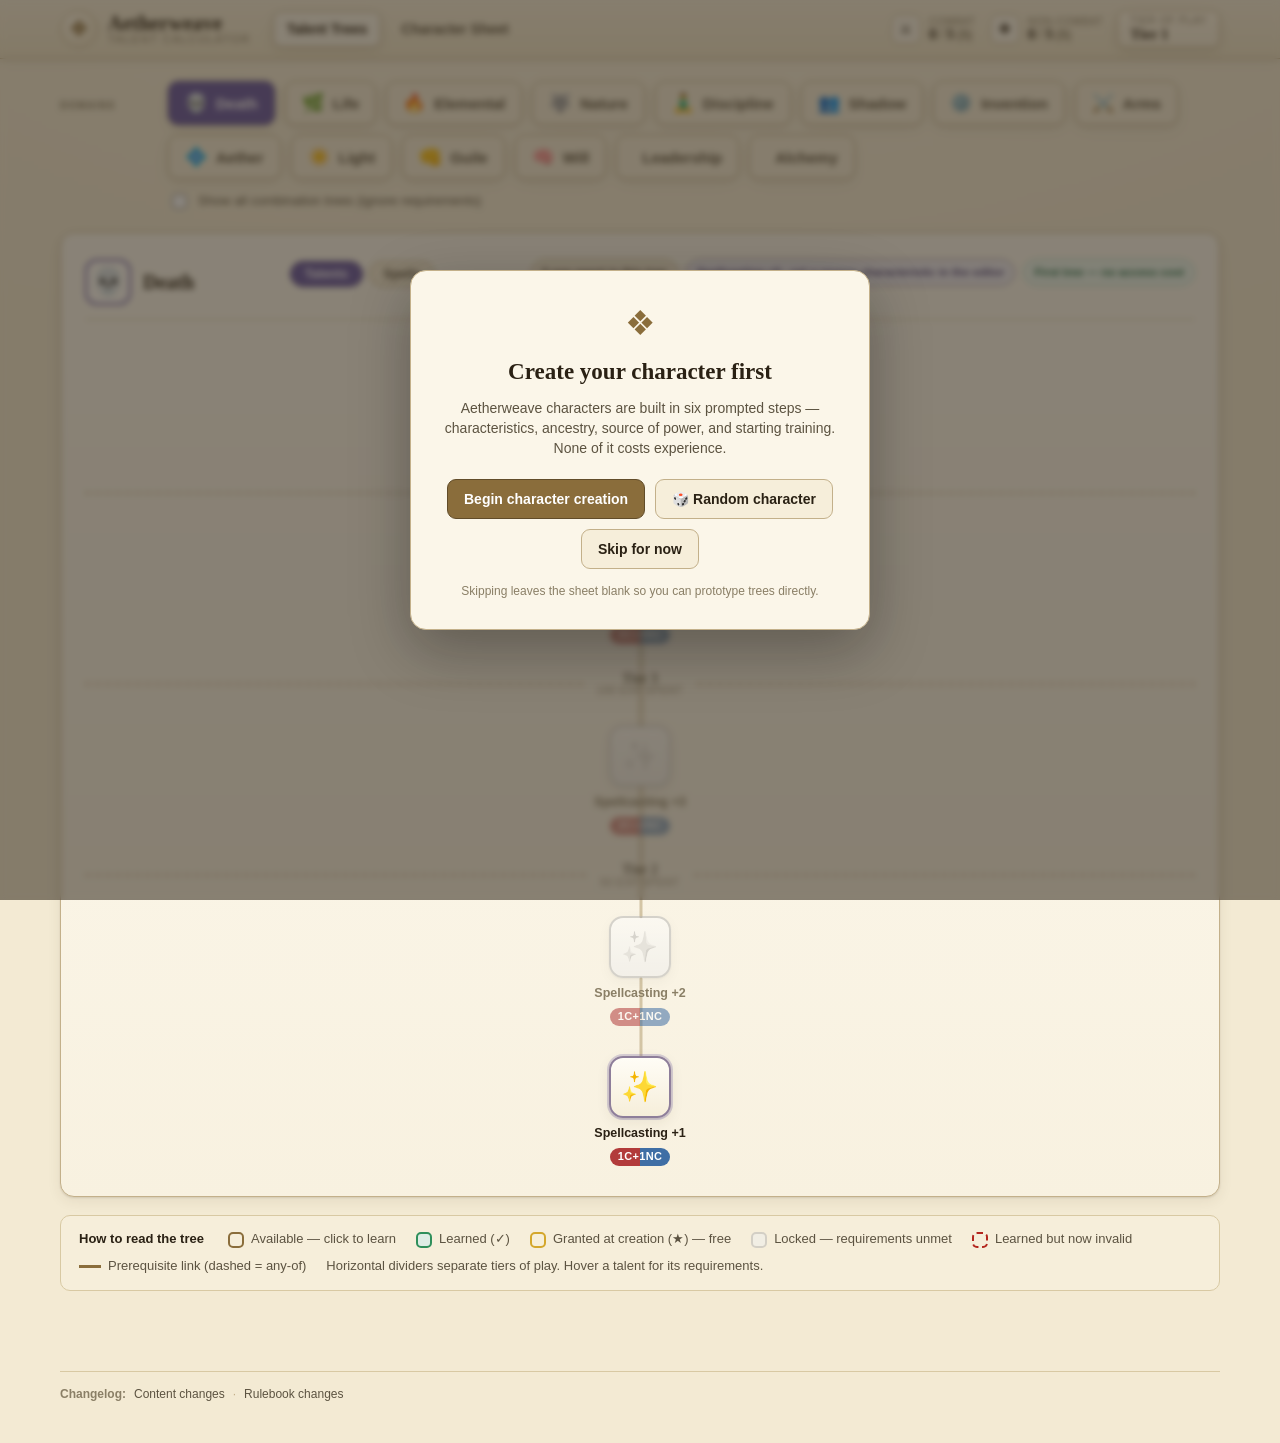
==== commit 64d8b2b5: "Added changelogs and corresponding hooks" ====
--- a/index.html
+++ b/index.html
@@ -28,6 +28,8 @@
     </div>
   </main>
 
+  <footer id="app-footer"></footer>
+
   <!-- ---------- Editable database (all content is in these files) ---------- -->
   <script src="js/data/creation.js"></script>
   <script src="js/config.js"></script>
--- a/css/style.css
+++ b/css/style.css
@@ -1032,6 +1032,34 @@
   a { color: inherit; text-decoration: none; }
 }
 
+/* ---------- Footer / footnote changelog links ---------------------------- */
+#app-footer { max-width: 1200px; margin: 0 auto; padding: 0 20px 40px; }
+.footer-bar {
+  display: flex; align-items: center; gap: 8px; flex-wrap: wrap;
+  padding-top: 14px; border-top: 1px solid var(--line);
+  font-size: 12px; color: var(--ink-faint);
+}
+.footer-label { font-weight: 600; }
+.footer-link { color: var(--ink-soft); text-decoration: none; }
+.footer-link:hover { color: var(--accent); text-decoration: underline; }
+.footer-sep { color: var(--line-strong); }
+
+/* ---------- Changelog page ------------------------------------------------ */
+.page-changelog { max-width: 760px; }
+.changelog-title { font-family: var(--serif); font-size: 26px; margin: 4px 0 6px; }
+.changelog-lead { color: var(--ink-soft); font-size: 14px; max-width: 62ch; margin: 0 0 26px; }
+.changelog-empty { color: var(--ink-faint); font-style: italic; }
+.changelog-entry {
+  padding: 16px 0; border-top: 1px solid var(--line);
+}
+.changelog-entry:first-of-type { border-top: none; }
+.changelog-date {
+  font-family: var(--serif); font-weight: 700; font-size: 16px; margin: 0 0 8px;
+  color: var(--accent);
+}
+.changelog-list { margin: 0; padding-left: 22px; }
+.changelog-list li { margin: 3px 0; font-size: 14px; }
+
 /* ---------- Responsive --------------------------------------------------- */
 @media (max-width: 820px) {
   .creation-row { grid-template-columns: 1fr; }
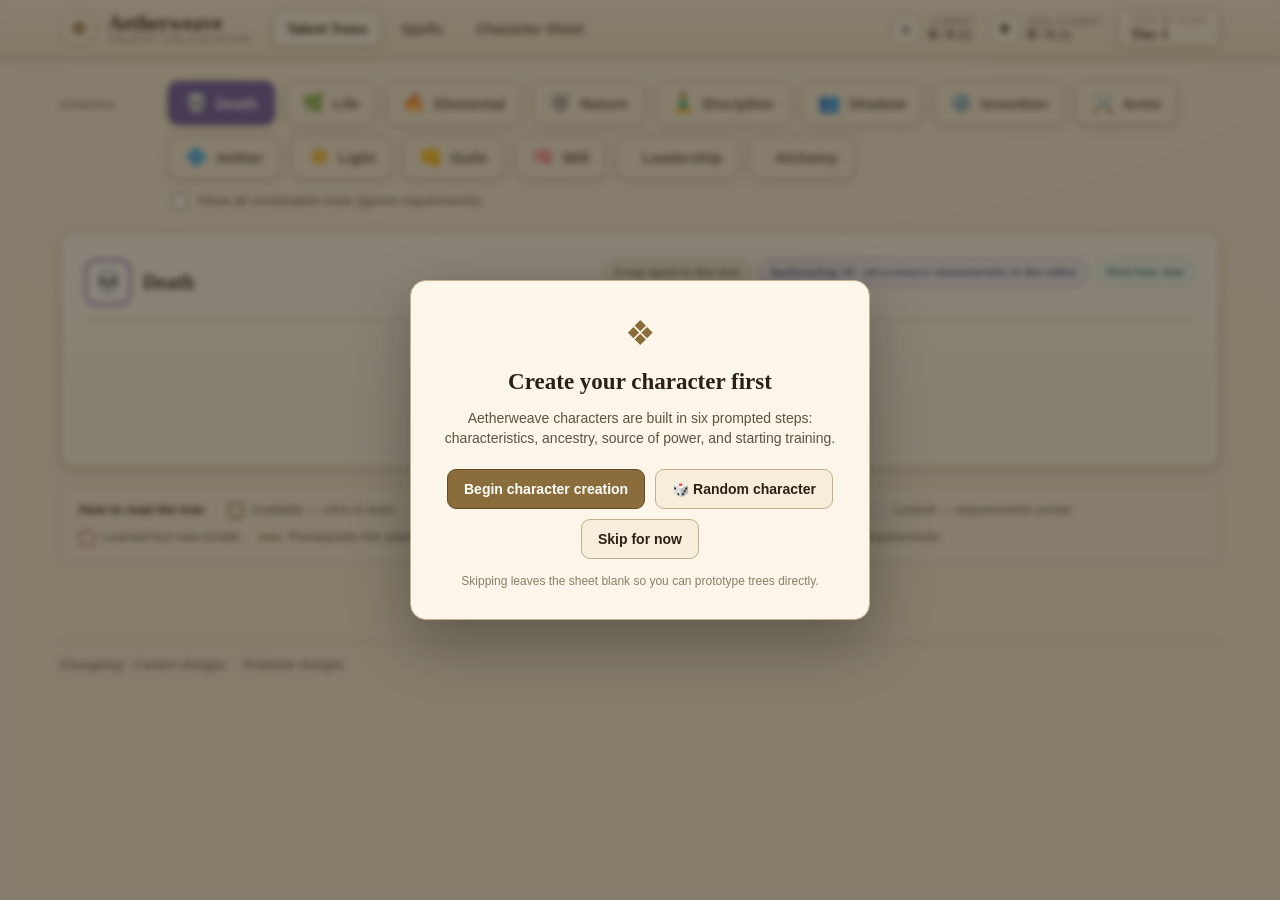
==== commit a8fe3f26: "Several backend fixes for inheritance and text hooks" ====
--- a/index.html
+++ b/index.html
@@ -20,7 +20,7 @@
       <span class="legend-title">How to read the tree</span>
       <span class="legend-item"><span class="swatch node-available"></span> Available — click to learn</span>
       <span class="legend-item"><span class="swatch node-owned"></span> Learned (✓)</span>
-      <span class="legend-item"><span class="swatch node-granted"></span> Granted at creation (★) — free</span>
+      <span class="legend-item"><span class="swatch node-granted"></span> Granted, free (★) — at creation or by another talent</span>
       <span class="legend-item"><span class="swatch node-locked"></span> Locked — requirements unmet</span>
       <span class="legend-item"><span class="swatch node-invalid"></span> Learned but now invalid</span>
       <span class="legend-item"><span class="line-swatch"></span> Prerequisite link (dashed = any-of)</span>
--- a/css/style.css
+++ b/css/style.css
@@ -123,6 +123,11 @@
 }
 .combo-toggle input { width: 15px; height: 15px; cursor: pointer; accent-color: var(--accent); }
 
+/* A toggle nested in a section's own header row, rather than below the tab
+   bar (the tree page's usage) — pushed to the header's far end, which reads
+   as the top-right corner of the section frame. */
+.sheet-h2 .combo-toggle { margin-left: auto; font-size: 12px; }
+
 /* ---------- Tree header -------------------------------------------------- */
 .tree-head {
   display: flex; justify-content: space-between; align-items: flex-start; gap: 16px;
@@ -144,15 +149,6 @@
 .tree-tag.ok { border-color: #a8cfb6; background: #eef8f1; color: #1f6b45; }
 .tree-tag.locked { border-color: #f0b4ae; background: #fdecea; color: #8c2820; }
 .tree-tag.cost { border-color: #e0c48a; background: #fdf4e2; color: #8a6320; }
-
-/* ---------- Talents / Spells sub-tabs (magical domains) ------------------ */
-.subview-tabs { display: flex; gap: 6px; margin: 2px 0 0; flex: none; }
-.subview-tab {
-  font-size: 12.5px; font-weight: 700; padding: 5px 14px; border-radius: 999px; cursor: pointer;
-  border: 1px solid var(--line-strong); background: var(--panel-2); color: var(--ink-soft);
-}
-.subview-tab:hover { color: var(--ink); }
-.subview-tab.active { color: #fff; background: var(--accent); border-color: color-mix(in srgb, var(--accent) 70%, black 30%); }
 
 /* ---------- Domain tabs -------------------------------------------------- */
 .domain-tabs { display: flex; gap: 10px; flex-wrap: wrap; margin-bottom: 20px; }
@@ -235,7 +231,6 @@
 }
 .node-cost.combat { background: var(--combat); }
 .node-cost.noncombat { background: var(--noncombat); }
-.node-cost.split { background: linear-gradient(90deg, var(--combat) 50%, var(--noncombat) 50%); }
 .node-badge {
   position: absolute; top: -8px; right: -8px; width: 22px; height: 22px; border-radius: 50%;
   display: grid; place-items: center; font-size: 13px; font-weight: 800; color: #fff;
@@ -317,8 +312,8 @@
 .tt-cost { font-size: 11px; font-weight: 700; color: #fff; padding: 2px 8px; border-radius: 999px; }
 .tt-cost.combat { background: var(--combat); }
 .tt-cost.noncombat { background: var(--noncombat); }
-.tt-cost.split { background: linear-gradient(90deg, var(--combat) 50%, var(--noncombat) 50%); }
 .tt-tier { font-size: 11px; font-weight: 700; color: var(--ink-soft); padding: 2px 8px; border-radius: 999px; background: var(--panel-2); border: 1px solid var(--line); }
+.tt-flavour { font-size: 13px; font-style: italic; color: var(--ink-faint); margin-bottom: 6px; }
 .tt-desc { font-size: 13px; color: var(--ink-soft); margin-bottom: 10px; }
 .tt-reqs-head { font-size: 10px; text-transform: uppercase; letter-spacing: 1px; color: var(--ink-faint); margin-bottom: 4px; }
 .tt-req { display: flex; align-items: baseline; gap: 7px; font-size: 12.5px; margin: 2px 0; }
@@ -419,10 +414,15 @@
 .skill-name { display: flex; align-items: baseline; gap: 6px; min-width: 0; flex: 1; overflow: hidden; }
 .skill-name-text { font-size: 13.5px; overflow: hidden; text-overflow: ellipsis; white-space: nowrap; }
 .skill-char { font-size: 10px; color: var(--ink-faint); letter-spacing: .5px; flex: none; }
+.skill-pool-tag { font-size: 10px; font-weight: 700; letter-spacing: .5px; flex: none; }
+.skill-pool-tag.combat { color: var(--combat); }
+.skill-pool-tag.noncombat { color: var(--noncombat); }
 .skill-hint { font-size: 10.5px; color: var(--ink-faint); width: 52px; text-align: right; flex: none; font-variant-numeric: tabular-nums; }
 
-/* Proficiencies */
-.prof-wrap { display: grid; grid-template-columns: repeat(3, 1fr); gap: 20px; }
+/* Proficiencies — two columns (non-combat left, combat right), each stacking
+   one .prof-col per proficiency kind of that pool. */
+.prof-wrap { display: grid; grid-template-columns: 1fr 1fr; gap: 20px; }
+.prof-side { display: flex; flex-direction: column; gap: 20px; min-width: 0; }
 .prof-col { display: flex; flex-direction: column; gap: 8px; min-width: 0; }
 .prof-row { display: flex; align-items: center; gap: 8px; }
 .prof-name { flex: 1; min-width: 0; }
@@ -439,6 +439,59 @@
 }
 .icon-btn:hover { background: #fdecea; color: var(--unmet); border-color: #f0b4ae; }
 
+/* Inventory — a ruled "box of lines" for general gear, plus a weapon table
+   where each row's dice pool/damage is computed, not typed in. */
+.inv-notes-field { display: flex; flex-direction: column; gap: 4px; margin-bottom: 18px; }
+.inv-label { font-size: 11px; text-transform: uppercase; letter-spacing: .8px; color: var(--ink-faint); font-weight: 600; }
+.inv-notes {
+  font: inherit; color: var(--ink); resize: vertical; min-height: 96px;
+  padding: 8px 10px; border: 1px solid var(--line-strong); border-radius: 8px;
+  background-color: #fffdf7;
+  /* Measured against real glyph metrics (not just assumed from line-height):
+     a 16px line only left ~1px between the glyph box's bottom and the ruled
+     line, which is what let it graze descenders. 34px leaves a solid ~5px. */
+  background-image: repeating-linear-gradient(to bottom, transparent, transparent 33px, var(--line) 34px);
+  line-height: 34px;
+}
+.inv-notes:focus { outline: none; border-color: var(--accent); box-shadow: 0 0 0 3px rgba(138, 109, 59, .15); }
+.inv-weapon-list { display: flex; flex-direction: column; gap: 8px; margin: 10px 0; }
+
+/* Weapon type · properties · name/description · wielded · dice pool · damage,
+   aligned by sharing one grid-template-columns across the header and every
+   row's cells. Properties gets its own column (rather than stacking under
+   the type select) so it has room to lay out instead of wrapping awkwardly. */
+.inv-weapon-head, .inv-weapon-cells {
+  display: grid; grid-template-columns: 158px 130px 1fr 130px 160px 110px; gap: 10px; align-items: center;
+}
+.inv-weapon-head {
+  font-size: 11px; text-transform: uppercase; letter-spacing: .6px; color: var(--ink-faint); font-weight: 600;
+  padding-bottom: 4px; margin-bottom: 2px; border-bottom: 1px solid var(--line);
+}
+.inv-weapon-row, .inv-weapon-head-row { display: flex; align-items: center; gap: 8px; }
+/* Both must stretch to fill their flex row, or the grid's `1fr` column sizes
+   to its content instead of the available width — which is what made the
+   header collapse to the left instead of lining up with each row's cells. */
+.inv-weapon-head, .inv-weapon-cells { flex: 1; min-width: 0; }
+/* Matches .icon-btn's width so the header's grid gets the same available
+   width as each row's (list width minus the remove button), keeping their
+   shared `1fr` column in step. */
+.inv-weapon-head-spacer { width: 26px; flex: none; }
+.inv-select, .inv-name {
+  font: inherit; padding: 8px 10px; border: 1px solid var(--line-strong); border-radius: 8px;
+  background: #fffdf7; color: var(--ink); width: 100%; box-sizing: border-box;
+}
+.inv-wtype-props { font-size: 11px; color: var(--ink-faint); }
+.inv-wield-fixed { font-size: 12.5px; color: var(--ink-faint); padding: 0 4px; }
+.inv-wdmg { font-size: 13px; white-space: nowrap; }
+/* Dice pool as pips, sized down to fit ten (the theoretical max: max
+   characteristic + max proficiency tier) in a compact column. */
+.inv-dots { display: flex; flex-wrap: wrap; gap: 3px; }
+.inv-dot {
+  width: 11px; height: 11px; border-radius: 50%; flex: none;
+  border: 1.5px solid var(--line-strong); background: #fffdf7;
+}
+.inv-dot.filled { background: var(--accent); border-color: color-mix(in srgb, var(--accent) 70%, black); }
+
 /* Talents summary */
 .talent-row {
   display: flex; align-items: center; gap: 12px; padding: 8px 10px; margin-bottom: 6px;
@@ -455,7 +508,9 @@
 .talent-name { font-weight: 700; }
 .talent-expand-icon { color: var(--ink-faint); font-size: 10px; margin-left: 4px; }
 .talent-meta { font-size: 12px; color: var(--ink-faint); }
-.talent-desc { font-size: 12px; color: var(--ink-soft); margin-top: 4px; white-space: pre-line; }
+.talent-desc { margin-top: 4px; display: flex; flex-direction: column; gap: 4px; }
+.talent-flavour { font-size: 12px; font-style: italic; color: var(--ink-faint); white-space: pre-line; }
+.talent-desc-text { font-size: 12px; color: var(--ink-soft); white-space: pre-line; }
 .talent-invalid-note { font-size: 12px; color: var(--unmet); font-weight: 600; margin-top: 2px; }
 
 /* Save data */
@@ -822,7 +877,33 @@
 /* Ability badge in the node tooltip */
 .tt-ability { font-size: 11px; font-weight: 700; padding: 2px 8px; border-radius: 999px; border: 1px solid var(--line); background: var(--panel-2); color: var(--ink-soft); }
 .tt-ability.maneuver { background: #eef2fb; border-color: #b9c8e6; color: #34507e; }
-.tt-ability.spellcasting { background: #eae6fb; border-color: #cfc6ef; color: #5a4aa0; }
+.tt-ability.modifier { background: #f5edfa; border-color: #d3bde3; color: #63407f; }
+/* Which entry a modifier rewrites. The tree is the only place this is shown:
+   modifiers are absent from the character sheet by design (DESIGN.md §4.8). */
+.tt-modifies { margin-top: 6px; font-size: 12px; font-style: italic; color: var(--ink-soft); }
+
+/* Grant picker (UI.grantPicker — DESIGN.md §4.9) */
+.modal-lede { margin: 0 0 12px; color: var(--ink-soft); font-size: 14px; }
+.modal-actions {
+  display: flex; align-items: center; gap: 10px;
+  margin-top: 14px; padding-top: 12px; border-top: 1px solid var(--line);
+}
+.grant-tally { margin-right: auto; font-size: 13px; font-weight: 700; color: var(--unmet); }
+.grant-tally.ok { color: var(--ink-soft); }
+.grant-list { display: flex; flex-direction: column; gap: 4px; max-height: 46vh; overflow-y: auto; }
+.grant-row {
+  display: flex; align-items: flex-start; gap: 10px; padding: 8px 10px;
+  border: 1px solid transparent; border-radius: 8px; cursor: pointer;
+}
+.grant-row:hover { background: var(--panel-2); }
+.grant-row.picked { border-color: var(--accent); background: var(--panel-2); }
+.grant-row.blocked { opacity: .5; cursor: not-allowed; }
+.grant-info { display: flex; flex-direction: column; gap: 2px; }
+.grant-name { font-weight: 600; }
+.grant-note { margin-left: 8px; font-size: 11px; font-weight: 400; color: var(--ink-soft); }
+.grant-cost { margin-left: 8px; font-size: 11px; font-weight: 700; color: var(--ink-soft); }
+.grant-warn { font-size: 12px; color: var(--granted); }
+.grant-blocked { font-size: 12px; color: var(--unmet); }
 
 /* Shared modal chrome (UI.modal — used by dialogs elsewhere) */
 .modal-overlay {
@@ -988,7 +1069,12 @@
   /* -- skills & proficiencies -- */
   .ps-skills { display: grid; grid-template-columns: 1fr 2fr; gap: 4pt 16pt; align-items: start; }
   .ps-skill-list.ps-two-col { column-count: 2; column-gap: 16pt; }
-  .ps-profs { display: grid; grid-template-columns: repeat(3, 1fr); gap: 4pt 16pt; align-items: start; }
+  /* Five characteristic groups instead of two pool columns: let them flow
+     into a balanced two-column masonry rather than a fixed grid, since group
+     sizes vary with how many skills key off each characteristic. */
+  .ps-skills.ps-skills-bychar { display: block; column-count: 2; column-gap: 16pt; }
+  .ps-skills-bychar .ps-skill-group { break-inside: avoid; page-break-inside: avoid; }
+  .ps-profs { display: grid; grid-template-columns: repeat(4, 1fr); gap: 4pt 16pt; align-items: start; }
 
   /* A row is name … dots, with a leader so the eye tracks across the gap. */
   .ps-row {
@@ -1012,6 +1098,49 @@
   }
   .ps-warn { border-color: #b3261e; color: #b3261e; font-weight: 700; }
 
+  /* -- inventory -- */
+  /* Ruled lines for a pencil, same idea as the HP/Mana "___" current value:
+     the printed sheet is what a player actually writes on during a session. */
+  .ps-inv-notes { font-size: 8pt; margin-bottom: 4pt; }
+  .ps-inv-notes-line {
+    /* Same ~2x ratio as the on-screen textarea: measured glyph metrics showed
+       a tighter ratio only clears descenders by ~1pt, which rendering/font
+       variance can eat into. */
+    line-height: 16pt; border-bottom: 0.4pt dotted #bbb;
+  }
+
+  /* Weapon type · properties · name/description · wielded · dice pool ·
+     damage, aligned by sharing one grid-template-columns across the header
+     and every row. Properties gets its own column (rather than stacking
+     under the type label) so it has room to lay out on its own. */
+  .ps-inv-whead, .ps-inv-wrow {
+    display: grid; grid-template-columns: 48pt 58pt 1fr 56pt 70pt 58pt;
+    column-gap: 6pt; align-items: center;
+  }
+  .ps-inv-whead {
+    font-size: 6.2pt; text-transform: uppercase; letter-spacing: .6pt; color: #555; font-weight: 700;
+    padding-bottom: 2pt; margin-bottom: 2pt; border-bottom: 0.6pt solid #999;
+  }
+  .ps-inv-wrow {
+    padding: 2pt 0; border-bottom: 0.4pt dotted #ddd;
+    break-inside: avoid; page-break-inside: avoid;
+  }
+  .ps-inv-wtype { font-size: 7.6pt; font-weight: 700; }
+  .ps-inv-wprops { font-size: 6.2pt; color: #666; }
+  .ps-inv-wname { font-size: 7.6pt; }
+  .ps-inv-wwield { font-size: 7pt; color: #444; }
+  .ps-inv-wdmg { font-size: 7pt; }
+  /* Dice pool as pips (same language as characteristics/skills), sized down
+     to fit ten of them — the theoretical max characteristic + proficiency —
+     in one row of a compact column. */
+  .ps-inv-wdice .ps-dot { width: 4.6pt; height: 4.6pt; }
+  .ps-inv-wdice .ps-dots { gap: 1.3pt; }
+
+  .ps-inv-blank-row .ps-inv-wtype, .ps-inv-blank-row .ps-inv-wname,
+  .ps-inv-blank-row .ps-inv-wwield, .ps-inv-blank-row .ps-inv-wdmg {
+    min-height: 9pt; border-bottom: 0.4pt dotted #bbb;
+  }
+
   /* -- appendix -- */
   .ps-appendix { break-before: page; page-break-before: always; break-inside: auto; page-break-inside: auto; }
   .ps-entry {
@@ -1026,6 +1155,7 @@
   .ps-entry-titles { flex: 1; min-width: 0; }
   .ps-entry-name { font-weight: 700; font-size: 8.6pt; display: flex; align-items: baseline; gap: 4pt; }
   .ps-entry-meta { font-size: 6.8pt; color: #555; text-transform: uppercase; letter-spacing: .6pt; }
+  .ps-entry-flavour { font-size: 8pt; font-style: italic; color: #444; margin: 1.5pt 0 0 18pt; white-space: pre-line; }
   .ps-entry-desc { font-size: 8pt; color: #111; margin: 1.5pt 0 0 18pt; white-space: pre-line; }
   .ps-entry-warn { font-size: 7.4pt; color: #b3261e; margin: 1.5pt 0 0 18pt; }
 
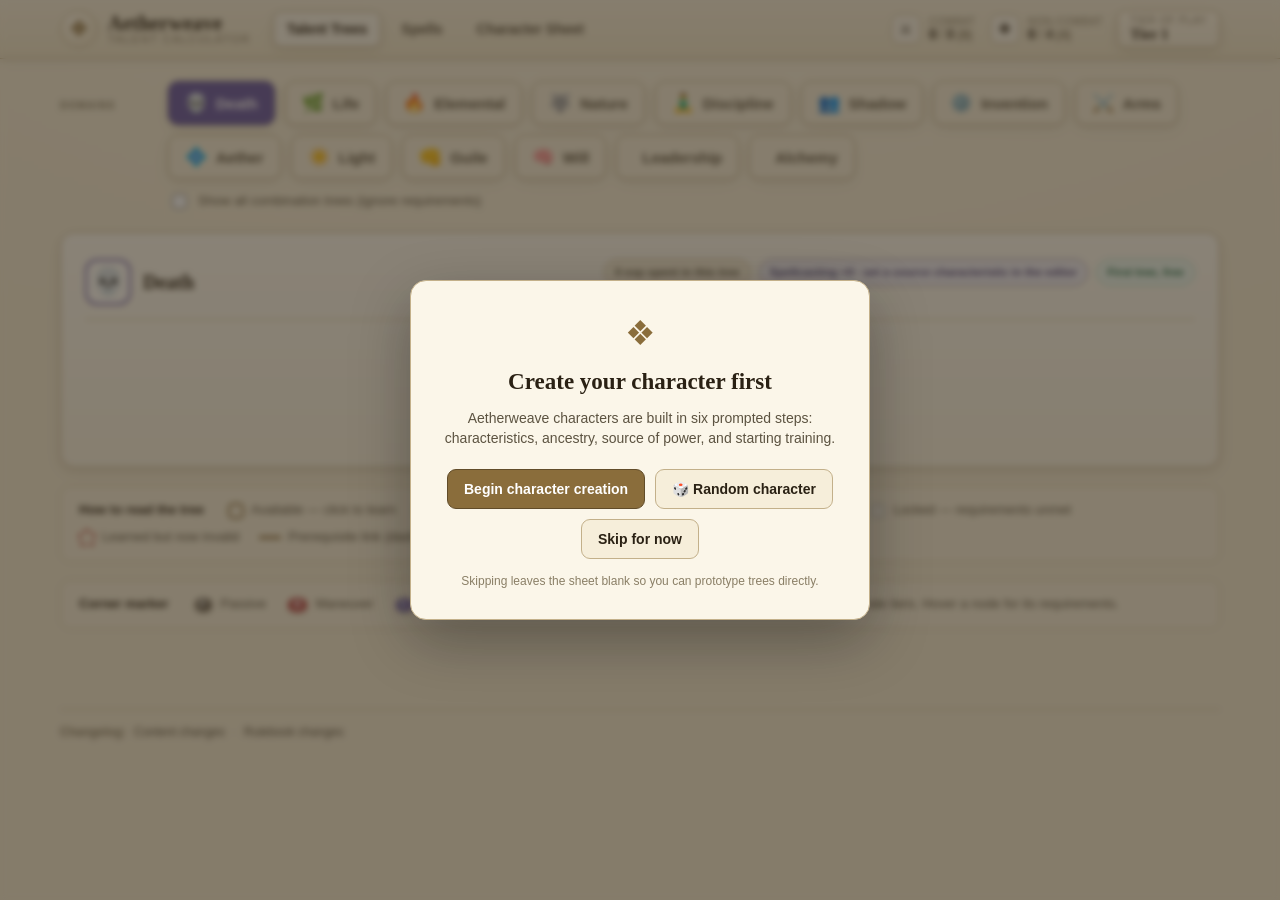
==== commit ef3a4545: "Changed max proficiency rules" ====
--- a/index.html
+++ b/index.html
@@ -24,7 +24,15 @@
       <span class="legend-item"><span class="swatch node-locked"></span> Locked — requirements unmet</span>
       <span class="legend-item"><span class="swatch node-invalid"></span> Learned but now invalid</span>
       <span class="legend-item"><span class="line-swatch"></span> Prerequisite link (dashed = any-of)</span>
-      <span class="legend-item">Horizontal dividers separate tiers of play. Hover a talent for its requirements.</span>
+    </div>
+
+    <div class="legend">
+      <span class="legend-title">Corner marker</span>
+      <span class="legend-item"><span class="node-kind kind-passive legend-kind">P</span> Passive</span>
+      <span class="legend-item"><span class="node-kind kind-maneuver legend-kind">M</span> Maneuver</span>
+      <span class="legend-item"><span class="node-kind kind-spell legend-kind">S</span> Spell</span>
+      <span class="legend-item"><span class="node-kind kind-modifier legend-kind">mod</span> Modifier — rewrites another entry</span>
+      <span class="legend-item">Horizontal dividers separate tiers. Hover a node for its requirements.</span>
     </div>
   </main>
 
@@ -44,6 +52,7 @@
   <script src="js/state.js"></script>
   <script src="js/engine.js"></script>
   <script src="js/ui-shared.js"></script>
+  <script src="js/links.js"></script>
   <script src="js/tree.js"></script>
 </body>
 </html>
--- a/css/style.css
+++ b/css/style.css
@@ -177,13 +177,43 @@
   border: 1px solid var(--line-strong); border-radius: 14px;
   padding: 26px 24px; box-shadow: var(--shadow); overflow: hidden;
 }
-.tree-lines { position: absolute; inset: 0; pointer-events: none; z-index: 1; }
-.tree-grid { position: relative; z-index: 2; display: flex; flex-direction: column; gap: 22px; }
-
+/* A tree wider than the panel scrolls sideways instead of squeezing its nodes
+   into unreadable slivers. The line overlay lives INSIDE the scroller, so it
+   and the grid move together and a route drawn at x = 1800 stays under the
+   node it belongs to — no scroll offset enters the geometry anywhere. */
+.tree-scroll { position: relative; overflow-x: auto; overflow-y: visible; padding-bottom: 4px; }
+.tree-lines { position: absolute; left: 0; top: 0; pointer-events: none; z-index: 1; }
+/* `fit-content`, not `max-content`: the grid takes the panel's width while the
+   rows still fit in it, and only grows to the rows' min-content width once they
+   don't. `max-content` would have widened every tree to its nodes' preferred
+   118px columns and put a scrollbar on trees that fit perfectly well. The
+   grid's width is also what the tier dividers and block headers stretch to, so
+   they span the whole drawing rather than stopping at the visible edge. */
+.tree-grid {
+  position: relative; z-index: 2; display: flex; flex-direction: column; gap: 22px;
+  width: fit-content; min-width: 100%;
+}
+
+/* Columns stay fluid until they would squeeze a node past legibility, then the
+   row keeps its width and the panel scrolls. `--col-w` is the floor, not the
+   node's size: a node fills its column up to 118px, so a tree that fits still
+   looks exactly as it did, and only a tree too wide for the panel scrolls. */
 .tree-row {
-  display: grid; grid-template-columns: repeat(var(--cols), 1fr);
+  --col-w: 104px;
+  display: grid; grid-template-columns: repeat(var(--cols), minmax(var(--col-w), 1fr));
   gap: 14px; align-items: stretch;
 }
+/* `minmax(0, 1fr)` above, not plain `1fr`: a bare `1fr` track's automatic
+   minimum is its content's min-content size, so a column holding a talent
+   (the fixed-width .node) grows past its equal share while an empty column in
+   the SAME position on another row does not. Two rows with a different mix of
+   occupied columns then compute different track widths for that same column
+   index, so a node's box drifts a few px left/right from its own prerequisite
+   one row down — visible as boxes that don't quite center-align between rows,
+   and as prerequisite arrows with a needless kink where a straight line was
+   expected. `minmax(0, 1fr)` pins every track to an equal, content-independent
+   share of the row, so a column's pixel position is the same in every row that
+   uses it, whatever text happens to be in any of the cells. */
 .tree-cell { display: flex; justify-content: center; }
 /* Left edge of each concatenated ancestral block (combined ancestry view). */
 .tree-cell.block-start { border-left: 2px dotted var(--line-strong); margin-left: -8px; padding-left: 6px; }
@@ -214,7 +244,7 @@
 .node {
   --accent: inherit;
   display: flex; flex-direction: column; align-items: center; gap: 6px;
-  width: 118px; cursor: pointer; user-select: none; position: relative;
+  width: 100%; max-width: 118px; cursor: pointer; user-select: none; position: relative;
   padding: 4px; border-radius: 12px; transition: transform .07s ease;
 }
 .node-box {
@@ -224,7 +254,7 @@
   border: 2px solid var(--line-strong); box-shadow: var(--shadow);
 }
 .node-icon { line-height: 1; }
-.node-name { font-size: 12.5px; font-weight: 600; text-align: center; color: var(--ink); max-width: 118px; }
+.node-name { font-size: 12.5px; font-weight: 600; text-align: center; color: var(--ink); max-width: 118px; overflow-wrap: anywhere; }
 .node-cost {
   font-size: 11px; font-weight: 800; letter-spacing: .3px; padding: 1px 8px;
   border-radius: 999px; color: #fff; font-variant-numeric: tabular-nums;
@@ -237,6 +267,22 @@
   border: 2px solid var(--panel);
 }
 
+/* Kind marker — the box's top-left corner, opposite the owned badge. Says what
+   a node *gives* (passive / maneuver / spell / modifier) without opening the
+   tooltip, which is the question a grid mixing all four raises on every node. */
+.node-kind {
+  position: absolute; top: -7px; left: -7px; min-width: 20px; height: 18px;
+  padding: 0 5px; border-radius: 9px;
+  display: grid; place-items: center;
+  font-size: 10px; font-weight: 800; letter-spacing: .3px; line-height: 1;
+  color: #fff; background: var(--ink-soft);
+  border: 2px solid var(--panel); box-shadow: 0 1px 2px rgba(60, 45, 20, .18);
+}
+.node-kind.kind-passive  { background: #6b6152; }
+.node-kind.kind-maneuver { background: var(--combat); }
+.node-kind.kind-spell    { background: #6b5ca5; }
+.node-kind.kind-modifier { background: #7a6a2f; }
+
 /* States */
 .node.available:hover { transform: translateY(-2px); }
 .node.available .node-box {
@@ -256,7 +302,17 @@
 .node.owned .node-badge { background: var(--owned); }
 
 .node.locked { cursor: default; }
-.node.locked .node-box { filter: grayscale(1); opacity: .5; }
+/* Dim the ICON rather than the whole box: a CSS filter applies to every
+   descendant and cannot be undone by one, so greyscaling the box also
+   greyscaled the kind marker sitting in its corner — and that marker says what
+   the node *is*, which a player still wants to read while it is locked. The
+   emoji is the colourful part anyway, so this looks the same. */
+.node.locked .node-icon { filter: grayscale(1); opacity: .5; }
+.node.locked .node-box {
+  border-color: var(--line);
+  background: linear-gradient(180deg, #f8f4ea, #f1e9d6);
+  box-shadow: none;
+}
 .node.locked .node-name { color: var(--ink-faint); }
 .node.locked .node-cost { opacity: .55; }
 
@@ -281,6 +337,35 @@
 .link-ready  { stroke: color-mix(in srgb, var(--accent) 55%, var(--line-strong)); }
 .link-active { stroke: var(--accent); stroke-width: 3.5; }
 .link-any    { stroke-dasharray: 3 7; }
+
+/* A small chevron halfway along each prerequisite link, matching its color */
+path.link-chevron { fill: none; stroke-width: 2; stroke-linecap: round; stroke-linejoin: round; }
+
+/* The solid head where a link meets what it unlocks. The mid-line chevron
+   alone left the two ends looking alike, so which one was the prerequisite
+   could only be worked out by tracing the line. */
+path.link-head { stroke: none; }
+path.link-head.link-idle   { fill: var(--line-strong); opacity: .7; }
+path.link-head.link-ready  { fill: color-mix(in srgb, var(--accent) 55%, var(--line-strong)); }
+path.link-head.link-active { fill: var(--accent); }
+
+/* Talent groups (§6b): adjacent talents sharing a requirement, boxed so the
+   tree can draw one arrow into the box instead of one per member. */
+rect.talent-group {
+  fill: color-mix(in srgb, var(--accent) 5%, transparent);
+  stroke: color-mix(in srgb, var(--accent) 45%, var(--line-strong));
+  stroke-width: 2; stroke-dasharray: 5 5;
+}
+rect.talent-group.some-owned { stroke: color-mix(in srgb, var(--accent) 70%, var(--line-strong)); }
+rect.talent-group.all-owned {
+  stroke: var(--accent); stroke-dasharray: none;
+  fill: color-mix(in srgb, var(--accent) 9%, transparent);
+}
+text.talent-group-label {
+  font-family: var(--serif); font-size: 12px; font-weight: 700;
+  fill: color-mix(in srgb, var(--accent) 70%, var(--ink-soft));
+  dominant-baseline: middle;
+}
 
 .empty { padding: 40px; text-align: center; color: var(--ink-faint); font-style: italic; }
 
@@ -298,6 +383,8 @@
 .swatch.node-locked { filter: grayscale(1); opacity: .5; background: var(--panel-2); }
 .swatch.node-invalid { border-style: dashed; border-color: var(--unmet); }
 .line-swatch { width: 22px; height: 0; border-top: 3px solid #8a6d3b; display: inline-block; }
+/* The kind marker, shown inline in the legend rather than pinned to a box. */
+.node-kind.legend-kind { position: static; border-color: var(--panel-2); }
 
 /* ---------- Tooltip ------------------------------------------------------ */
 .tooltip {
@@ -878,6 +965,7 @@
 .tt-ability { font-size: 11px; font-weight: 700; padding: 2px 8px; border-radius: 999px; border: 1px solid var(--line); background: var(--panel-2); color: var(--ink-soft); }
 .tt-ability.maneuver { background: #eef2fb; border-color: #b9c8e6; color: #34507e; }
 .tt-ability.modifier { background: #f5edfa; border-color: #d3bde3; color: #63407f; }
+.tt-ability.spell { background: #eae6fb; border-color: #cfc6ef; color: #4c3f8c; }
 /* Which entry a modifier rewrites. The tree is the only place this is shown:
    modifiers are absent from the character sheet by design (DESIGN.md §4.8). */
 .tt-modifies { margin-top: 6px; font-size: 12px; font-style: italic; color: var(--ink-soft); }
@@ -944,7 +1032,38 @@
 .sdh-icon { font-size: 16px; }
 .sdh-name { font-family: var(--serif); font-weight: 700; font-size: 15px; }
 .sdh-pool { font-size: 11.5px; color: var(--ink-faint); }
-.spell-sheet-row .talent-name { display: flex; align-items: baseline; gap: 8px; }
+.spell-sheet-row .talent-name { display: flex; align-items: baseline; gap: 8px; flex-wrap: wrap; }
+
+/* ---------- Spells page (a casting reference, not a grid) ---------------- */
+.spell-reference {
+  --accent: #6b5ca5;
+  background:
+    linear-gradient(180deg, rgba(255,252,244,.6), rgba(246,238,218,.6)),
+    var(--panel);
+  border: 1px solid var(--line-strong); border-radius: 14px;
+  padding: 26px 24px; box-shadow: var(--shadow);
+}
+.spell-tier-block { margin-top: 18px; }
+.spell-tier-head {
+  display: flex; align-items: baseline; gap: 10px; flex-wrap: wrap;
+  padding-bottom: 6px; margin-bottom: 10px; border-bottom: 2px dashed var(--line-strong);
+}
+.spell-tier-head.reached { border-bottom-style: solid; border-bottom-color: color-mix(in srgb, var(--accent) 55%, var(--line-strong)); }
+.sth-name { font-family: var(--serif); font-weight: 700; font-size: 15px; color: var(--ink-soft); }
+.spell-tier-head.reached .sth-name { color: var(--accent); }
+.sth-sub { font-size: 11px; text-transform: uppercase; letter-spacing: .8px; color: var(--ink-faint); }
+.sth-mana { margin-left: auto; font-size: 11.5px; color: var(--ink-faint); }
+
+/* Whether the character has it, could have it, or cannot yet. */
+.spell-status-tag {
+  font-size: 10px; font-weight: 800; letter-spacing: .3px; padding: 1px 7px; border-radius: 999px;
+  border: 1px solid var(--line); background: var(--panel-2); color: var(--ink-faint);
+}
+.spell-status-tag.known { background: color-mix(in srgb, var(--owned) 16%, #fff); border-color: color-mix(in srgb, var(--owned) 45%, var(--line)); color: color-mix(in srgb, var(--owned) 75%, black); }
+.spell-status-tag.learnable { background: color-mix(in srgb, var(--accent) 14%, #fff); border-color: color-mix(in srgb, var(--accent) 40%, var(--line)); color: color-mix(in srgb, var(--accent) 75%, black); }
+.talent-row.spell-sheet-row.unavailable .talent-icon { filter: grayscale(1); opacity: .55; }
+.talent-row.spell-sheet-row.unavailable .talent-name { color: var(--ink-faint); }
+.locked-note { color: var(--ink-faint); font-style: italic; }
 
 /* Spell-test pool tag (trees-page header, magical domains) */
 .caster-tag {
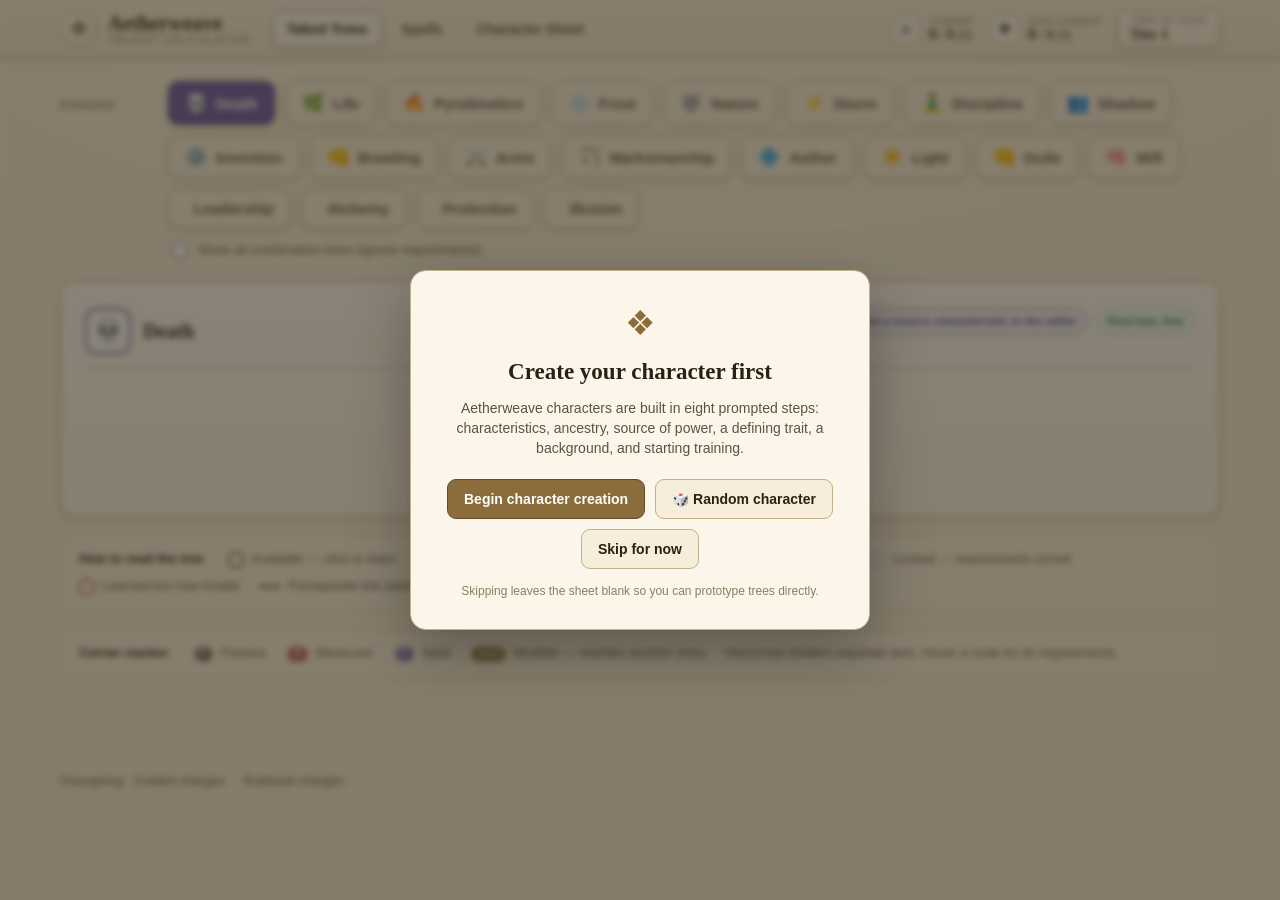
==== commit 6a951ecd: "ancestry, background, traits rework" ====
--- a/index.html
+++ b/index.html
@@ -44,6 +44,8 @@
   <script src="js/data/skills.js"></script>
   <script src="js/data/domains.js"></script>
   <script src="js/data/ancestries.js"></script>
+  <script src="js/data/traits.js"></script>
+  <script src="js/data/backgrounds.js"></script>
   <script src="js/data/combinations.js"></script>
   <script src="js/data/sources.js"></script>
   <script src="js/data/spells.js"></script>
--- a/css/style.css
+++ b/css/style.css
@@ -215,20 +215,6 @@
    share of the row, so a column's pixel position is the same in every row that
    uses it, whatever text happens to be in any of the cells. */
 .tree-cell { display: flex; justify-content: center; }
-/* Left edge of each concatenated ancestral block (combined ancestry view). */
-.tree-cell.block-start { border-left: 2px dotted var(--line-strong); margin-left: -8px; padding-left: 6px; }
-
-/* Combined ancestral view: labels spanning each ancestry's block of columns. */
-.ancestry-headers { align-items: end; margin-bottom: 2px; }
-.ancestry-block-label {
-  --accent: #8a6d3b;
-  display: flex; align-items: center; justify-content: center; gap: 8px;
-  padding: 6px 10px; border-radius: 9px; font-family: var(--serif); font-weight: 700; font-size: 14px;
-  color: color-mix(in srgb, var(--accent) 75%, black);
-  background: color-mix(in srgb, var(--accent) 14%, #fff);
-  border: 1px solid color-mix(in srgb, var(--accent) 45%, var(--line-strong));
-}
-.ancestry-block-label .abl-icon { font-size: 17px; }
 
 /* Tier dividers */
 .tier-divider { display: flex; align-items: center; gap: 14px; margin: 2px 0; }
@@ -548,7 +534,7 @@
    row's cells. Properties gets its own column (rather than stacking under
    the type select) so it has room to lay out instead of wrapping awkwardly. */
 .inv-weapon-head, .inv-weapon-cells {
-  display: grid; grid-template-columns: 158px 130px 1fr 130px 160px 110px; gap: 10px; align-items: center;
+  display: grid; grid-template-columns: 158px 130px 1fr 130px 160px 150px; gap: 10px; align-items: center;
 }
 .inv-weapon-head {
   font-size: 11px; text-transform: uppercase; letter-spacing: .6px; color: var(--ink-faint); font-weight: 600;
@@ -569,7 +555,11 @@
 }
 .inv-wtype-props { font-size: 11px; color: var(--ink-faint); }
 .inv-wield-fixed { font-size: 12.5px; color: var(--ink-faint); padding: 0 4px; }
-.inv-wdmg { font-size: 13px; white-space: nowrap; }
+/* Damage column: the type (a select where the category offers a choice), then
+   the formula for how much. Stacked, because both are the same answer. */
+.inv-wdmg-cell { display: flex; flex-direction: column; gap: 3px; min-width: 0; }
+.inv-wdmg-type { font-size: 13px; font-weight: 600; }
+.inv-wdmg { font-size: 12px; color: var(--ink-faint); white-space: nowrap; }
 /* Dice pool as pips, sized down to fit ten (the theoretical max: max
    characteristic + max proficiency tier) in a compact column. */
 .inv-dots { display: flex; flex-wrap: wrap; gap: 3px; }
@@ -600,6 +590,44 @@
 .talent-desc-text { font-size: 12px; color: var(--ink-soft); white-space: pre-line; }
 .talent-invalid-note { font-size: 12px; color: var(--unmet); font-weight: 600; margin-top: 2px; }
 
+/* ---------- Ability test: the roll, and the ladder read off it ----------- */
+/* One component on four surfaces (tooltip, sheet, Spells page, creation
+   cards), so a success tier reads the same wherever it is met. */
+.ability-test { margin-top: 6px; border-left: 2px solid var(--line-strong); padding-left: 9px; }
+.ability-test-roll {
+  display: flex; align-items: baseline; gap: 7px; flex-wrap: wrap;
+  font-size: 12px; font-weight: 700; color: var(--ink-soft);
+}
+.att-lede { font-size: 10px; text-transform: uppercase; letter-spacing: 1px; color: var(--ink-faint); font-weight: 700; }
+.att-pool {
+  font-size: 10.5px; font-weight: 700; color: var(--ink-soft);
+  padding: 1px 7px; border-radius: 999px; background: var(--panel-2); border: 1px solid var(--line);
+}
+/* The defense the roll is aimed at. Read as an opponent's number rather than
+   the character's own, so it is tinted rather than sharing the pool's chip. */
+.att-vs {
+  font-size: 10.5px; font-weight: 700; color: var(--unmet);
+  padding: 1px 7px; border-radius: 999px;
+  background: color-mix(in srgb, var(--unmet) 8%, transparent);
+  border: 1px solid color-mix(in srgb, var(--unmet) 35%, transparent);
+}
+/* A weapon attack: one row per matching weapon on the sheet, each with its own
+   pool, because the characteristic depends on which one is in hand. */
+.ability-test-weapons { display: flex; flex-direction: column; gap: 2px; margin-top: 3px; }
+.ability-test-weapon { display: flex; align-items: baseline; gap: 7px; font-size: 12px; color: var(--ink-soft); }
+.atw-name { font-weight: 600; }
+.ability-test-tiers { display: flex; flex-direction: column; gap: 3px; margin-top: 4px; }
+.ability-test-tier { display: flex; align-items: baseline; gap: 8px; font-size: 12px; color: var(--ink-soft); }
+.att-n {
+  flex: none; min-width: 26px; text-align: right;
+  font-weight: 800; font-variant-numeric: tabular-nums; color: var(--ink);
+}
+.att-effect { white-space: pre-line; }
+
+/* In the tooltip it sits between the description and the requirements. */
+.tt-test { margin-bottom: 10px; font-size: 13px; }
+.tt-test .ability-test-tier, .tt-test .ability-test-roll { font-size: 12.5px; }
+
 /* Save data */
 .data-row { display: flex; gap: 10px; flex-wrap: wrap; }
 .btn {
@@ -746,7 +774,7 @@
 .pick-name { font-weight: 700; }
 .pick-desc { font-size: 12px; color: var(--ink-soft); }
 
-/* Steps 4 & 5 — budget */
+/* Steps 6 & 7 — budget */
 .budget-meter {
   display: inline-flex; align-items: baseline; gap: 10px; margin-bottom: 16px;
   padding: 8px 16px; border-radius: 10px; background: var(--panel-2); border: 1px solid var(--line-strong);
@@ -783,7 +811,7 @@
 .gate-note { font-size: 12px; color: var(--ink-faint); margin-top: 14px; }
 
 /* ---------- Sheet: creation summary, granted, breakdowns ----------------- */
-.creation-row { display: grid; grid-template-columns: 1fr 1fr; gap: 14px; }
+.creation-row { display: grid; grid-template-columns: repeat(auto-fit, minmax(220px, 1fr)); gap: 14px; }
 .creation-card { padding: 12px 14px; background: var(--panel-2); border: 1px solid var(--line); border-radius: 10px; }
 .creation-card-label { font-size: 10px; text-transform: uppercase; letter-spacing: .8px; color: var(--ink-faint); font-weight: 700; }
 .creation-card-body { display: flex; align-items: center; gap: 12px; margin-top: 8px; }
@@ -1034,6 +1062,70 @@
 .sdh-pool { font-size: 11.5px; color: var(--ink-faint); }
 .spell-sheet-row .talent-name { display: flex; align-items: baseline; gap: 8px; flex-wrap: wrap; }
 
+/* ---------- Companions (§4.11) ------------------------------------------- */
+/* One card per companion. Boxed rather than run together, because a character
+   may have several and the statblock numbers must not read as one creature's. */
+.companion-card {
+  margin-bottom: 12px; padding: 12px 14px; border-radius: 12px;
+  background: var(--panel-2); border: 1px solid var(--line-strong);
+}
+.companion-head { display: flex; align-items: center; gap: 12px; margin-bottom: 10px; }
+/* The icon is a button because the player picks it; it still has to read as the
+   same tile every other ability icon uses, so it borrows .talent-icon. */
+.companion-icon-btn { cursor: pointer; font: inherit; font-size: 20px; transition: border-color .08s ease; }
+.companion-icon-btn:hover { border-color: var(--accent); }
+/* Name is the card's title, so the field is styled as a heading that happens to
+   be editable rather than as a form control sitting in a list of facts. */
+.companion-name-input {
+  font-family: var(--serif); font-size: 16px; font-weight: 700;
+  padding: 3px 7px; margin-bottom: 2px; background: transparent; border-color: transparent;
+}
+.companion-name-input:hover { border-color: var(--line); }
+.companion-name-input:focus { background: #fffdf7; border-color: var(--accent); }
+.companion-icon-grid {
+  display: flex; flex-wrap: wrap; gap: 5px; margin-bottom: 10px; padding: 9px;
+  background: #fffdf7; border: 1px solid var(--line-strong); border-radius: 10px;
+}
+.companion-icon-option {
+  width: 34px; height: 34px; flex: none; font-size: 18px; cursor: pointer; line-height: 1;
+  display: grid; place-items: center; border-radius: 8px;
+  background: var(--panel-2); border: 1px solid var(--line);
+}
+.companion-icon-option:hover { border-color: var(--accent); background: #fff; }
+.companion-icon-option.selected { border-color: var(--accent); box-shadow: inset 0 0 0 1px var(--accent); }
+/* The mid-fight numbers, on one line where they fit. */
+.companion-stats { display: flex; flex-wrap: wrap; gap: 8px 20px; margin-bottom: 10px; }
+.companion-stat { display: flex; flex-direction: column; gap: 1px; }
+.companion-stat-label {
+  font-size: 10px; text-transform: uppercase; letter-spacing: .8px;
+  color: var(--ink-faint); font-weight: 600;
+}
+.companion-stat-value { font-size: 13.5px; font-weight: 600; font-variant-numeric: tabular-nums; }
+.companion-block { margin-top: 10px; }
+.companion-block-title {
+  font-size: 11px; text-transform: uppercase; letter-spacing: .8px;
+  color: var(--ink-faint); font-weight: 600; margin: 0 0 5px;
+}
+/* One row per attack: name, damage type, pool — aligned so several read as a
+   table rather than as repeated sentences. */
+.companion-attack-list { display: flex; flex-direction: column; gap: 3px; }
+.companion-attack-row {
+  display: grid; grid-template-columns: minmax(90px, max-content) 1fr max-content;
+  gap: 10px; align-items: baseline; font-size: 12.5px;
+  padding: 4px 9px; border-radius: 8px; background: #fffdf7; border: 1px solid var(--line);
+}
+.companion-attack-name { font-weight: 700; }
+.companion-attack-dmg { color: var(--ink-soft); }
+.companion-attack-pool { color: var(--ink-faint); font-variant-numeric: tabular-nums; }
+.companion-skills { display: flex; flex-wrap: wrap; gap: 4px 8px; }
+.companion-skill-row {
+  display: flex; align-items: baseline; gap: 6px; font-size: 12.5px;
+  padding: 3px 9px; border-radius: 999px; background: #fffdf7; border: 1px solid var(--line);
+}
+.companion-skill-pool { color: var(--ink-faint); font-variant-numeric: tabular-nums; }
+/* Companion abilities reuse .talent-row, minus the icon column its rows have. */
+.companion-ability-list .talent-row { padding: 6px 10px; }
+
 /* ---------- Spells page (a casting reference, not a grid) ---------------- */
 .spell-reference {
   --accent: #6b5ca5;
@@ -1146,14 +1238,83 @@
   .ps-empty { color: #777; font-size: 8pt; }
 
   /* -- dots -- */
-  .ps-dots { display: inline-flex; gap: 2pt; flex: none; }
+  /* One size for every dot on the sheet — characteristics, skills,
+     proficiencies, weapon dice pools. They read as one scale of measurement,
+     so they have to be one glyph; a context that can't fit them gets a wider
+     column, not smaller pips. Hence the derived column width below: it is
+     stated in terms of the dot rather than as a number that has to be
+     remembered when the dot changes.
+     ------------------------------------------------------------------------
+     These three numbers are chosen for the *rasteriser*, not by eye, and they
+     are why the exported PDF's dots stopped looking like a mix of sizes.
+     1pt = 4/3 CSS px, so at the 96dpi a viewer draws a PDF page at:
+         6pt dot = 8px · 2.25pt gap = 3px · 0.75pt ring = 1px
+     all whole pixels, which matters twice over. The 8px+3px advance puts every
+     dot in a row at the same sub-pixel phase, so they all round identically
+     instead of each landing differently (the old 5.2pt/2pt advance was 6.93px
+     + 2.67px, a different phase per dot — measurably 4px to 7px wide on the
+     same row). And a 1px ring survives rounding, where the old 0.6pt = 0.8px
+     ring dropped below a pixel: its top and bottom arcs antialiased away and
+     the dot printed as "( )" next to a solid neighbour. A ring also needs
+     diameter to stay open: at 7px a 1px ring reads lopsided and a 2px one
+     closes up, so 8px is the smallest that renders as a clean circle.
+     Verified by rendering the sheet to PDF and measuring the pixels at 96,
+     120, 150 and 200dpi — keep it whole-pixel if you change it. */
+  .ps-doc {
+    --ps-dot: 6pt;
+    --ps-dot-gap: 2.25pt;
+    /* Ten pips wide, plus slack — the longest row on the sheet is a weapon's
+       dice pool at MAX_CHARACTERISTIC + MAX_SKILL_TIER (print-sheet.js). */
+    --ps-dice-col: calc(10 * var(--ps-dot) + 9 * var(--ps-dot-gap) + 2pt);
+  }
+  .ps-dots { display: inline-flex; gap: var(--ps-dot-gap); flex: none; }
+
+  /* The dot is a *glyph*, not a CSS circle, and that is the fix for the thing
+     that made exported dots look like a mix of sizes. A small border-radius box
+     goes into the PDF as a vector path, and PDF readers rasterise those paths
+     without hinting: measured off the real sheet at 96dpi, one row of supposedly
+     identical dots came out as ink runs of 5px, then 4px, each with a 1px hole
+     punched through it, so a filled dot could read as half empty next to a solid
+     one. It is not the border, the fill, or the flex row — a lone dot with no
+     siblings does it too, and so does a plain square, and so does an <svg>
+     <circle>. A glyph goes down a different path entirely: the font rasteriser
+     grid-fits it, and the same measurement gives a 6px run, ten times out of
+     ten, at every sub-pixel offset. Confirmed against two renderers.
+     The span keeps a fixed box so the row geometry above still holds exactly;
+     only the drawing changes hands. ● and ○ are Geometric Shapes, present in
+     the symbol fonts every desktop platform ships. */
   .ps-dot {
-    width: 5.2pt; height: 5.2pt; border-radius: 50%;
-    border: 0.6pt solid #000; background: #fff; display: inline-block;
-  }
-  .ps-dot.on { background: #000; }
-
-  /* -- vitals -- */
+    width: var(--ps-dot); height: var(--ps-dot);
+    display: inline-flex; align-items: center; justify-content: center;
+    overflow: visible; color: #000;
+    font-family: "Segoe UI Symbol", "Apple Symbols", "Noto Sans Symbols 2", sans-serif;
+    /* ● is drawn at about 3/4 of the em in those faces, so this lands the disc
+       at exactly --ps-dot across. */
+    font-size: calc(var(--ps-dot) * 4 / 3);
+    line-height: 1;
+  }
+  .ps-dot::before { content: "\25CB"; }       /* ○ empty */
+  .ps-dot.on::before { content: "\25CF"; }    /* ● filled */
+
+  /* -- vitals & characteristics -- */
+  /* Two headed sections on one row rather than one heading over all of it:
+     Vitals takes only the width its two pools need, the rule marks where it
+     ends, and Characteristics spreads across the rest. */
+  .ps-toprow {
+    display: flex; align-items: stretch; gap: 10pt;
+    margin-bottom: 7pt; break-inside: avoid; page-break-inside: avoid;
+  }
+  .ps-toprow > .ps-block { margin-bottom: 0; display: flex; flex-direction: column; }
+  /* Pools and characteristic boxes sit on one line, so they have to be one
+     height. Splitting them into two sections took away the shared flex row
+     that used to do that, so each section's body claims the leftover height
+     instead and its boxes stretch into it. */
+  .ps-toprow > .ps-block > :last-child { flex: 1; }
+  .ps-vitals-block { flex: none; }
+  .ps-chars-block {
+    flex: 1; min-width: 0;
+    border-left: 0.6pt solid #999; padding-left: 10pt;
+  }
   .ps-vitals { display: flex; align-items: stretch; gap: 7pt; }
   .ps-pool, .ps-char {
     border: 0.6pt solid #666; border-radius: 2pt; padding: 3pt 6pt;
@@ -1164,7 +1325,7 @@
   }
   .ps-pool-value { font-size: 11pt; font-weight: 700; font-variant-numeric: tabular-nums; }
   .ps-pool-sep, .ps-pool-max { color: #555; font-weight: 400; }
-  .ps-chars { display: flex; gap: 7pt; flex: 1; }
+  .ps-chars { display: flex; gap: 7pt; }
   .ps-char { flex: 1; }
   .ps-char-value { font-size: 9pt; font-weight: 700; }
 
@@ -1233,7 +1394,8 @@
      and every row. Properties gets its own column (rather than stacking
      under the type label) so it has room to lay out on its own. */
   .ps-inv-whead, .ps-inv-wrow {
-    display: grid; grid-template-columns: 48pt 58pt 1fr 56pt 70pt 58pt;
+    display: grid;
+    grid-template-columns: 48pt 58pt 1fr 56pt var(--ps-dice-col) 58pt;
     column-gap: 6pt; align-items: center;
   }
   .ps-inv-whead {
@@ -1249,16 +1411,29 @@
   .ps-inv-wname { font-size: 7.6pt; }
   .ps-inv-wwield { font-size: 7pt; color: #444; }
   .ps-inv-wdmg { font-size: 7pt; }
-  /* Dice pool as pips (same language as characteristics/skills), sized down
-     to fit ten of them — the theoretical max characteristic + proficiency —
-     in one row of a compact column. */
-  .ps-inv-wdice .ps-dot { width: 4.6pt; height: 4.6pt; }
-  .ps-inv-wdice .ps-dots { gap: 1.3pt; }
 
   .ps-inv-blank-row .ps-inv-wtype, .ps-inv-blank-row .ps-inv-wname,
   .ps-inv-blank-row .ps-inv-wwield, .ps-inv-blank-row .ps-inv-wdmg {
     min-height: 9pt; border-bottom: 0.4pt dotted #bbb;
   }
+
+  /* -- companions (§4.11) -- */
+  /* One statblock per companion, kept off a page break: the HP, reduction and
+     attack are read together or not at all. Rules text for whatever is
+     attached lives in the appendix with every other ability. */
+  .ps-companion {
+    break-inside: avoid; page-break-inside: avoid;
+    margin-bottom: 3pt; padding-bottom: 2.5pt; border-bottom: 0.4pt dotted #ddd;
+  }
+  .ps-companion-stats { display: flex; flex-wrap: wrap; gap: 1pt 14pt; margin: 1pt 0 2pt; }
+  .ps-companion-stat { display: flex; align-items: baseline; gap: 4pt; }
+  .ps-companion-stat-label {
+    font-size: 6.2pt; text-transform: uppercase; letter-spacing: .6pt; color: #555; font-weight: 700;
+  }
+  .ps-companion-stat-value { font-size: 7.6pt; font-weight: 700; }
+  .ps-companion-skills { display: flex; flex-wrap: wrap; gap: 2pt 8pt; }
+  .ps-companion-skill { font-size: 7pt; white-space: nowrap; }
+  .ps-companion-skill-pool { font-weight: 700; margin-left: 3pt; }
 
   /* -- appendix -- */
   .ps-appendix { break-before: page; page-break-before: always; break-inside: auto; page-break-inside: auto; }
@@ -1277,6 +1452,16 @@
   .ps-entry-flavour { font-size: 8pt; font-style: italic; color: #444; margin: 1.5pt 0 0 18pt; white-space: pre-line; }
   .ps-entry-desc { font-size: 8pt; color: #111; margin: 1.5pt 0 0 18pt; white-space: pre-line; }
   .ps-entry-warn { font-size: 7.4pt; color: #b3261e; margin: 1.5pt 0 0 18pt; }
+
+  /* -- ability test (§4.10) -- */
+  .ps-test { margin: 2.5pt 0 0 18pt; border-left: 0.7pt solid #999; padding-left: 5pt; }
+  .ps-test-roll { font-size: 7.6pt; font-weight: 700; color: #111; display: flex; align-items: baseline; gap: 4pt; }
+  .ps-vs { border-color: #b3261e; color: #b3261e; }
+  .ps-test-weapon { display: flex; align-items: baseline; gap: 4pt; font-size: 7.6pt; color: #111; margin-top: 0.8pt; }
+  .ps-test-weapon-name { font-weight: 600; }
+  .ps-test-tier { display: flex; align-items: baseline; gap: 5pt; font-size: 8pt; color: #111; margin-top: 0.8pt; }
+  .ps-test-n { flex: none; min-width: 14pt; text-align: right; font-weight: 700; }
+  .ps-test-effect { white-space: pre-line; }
 
   a { color: inherit; text-decoration: none; }
 }
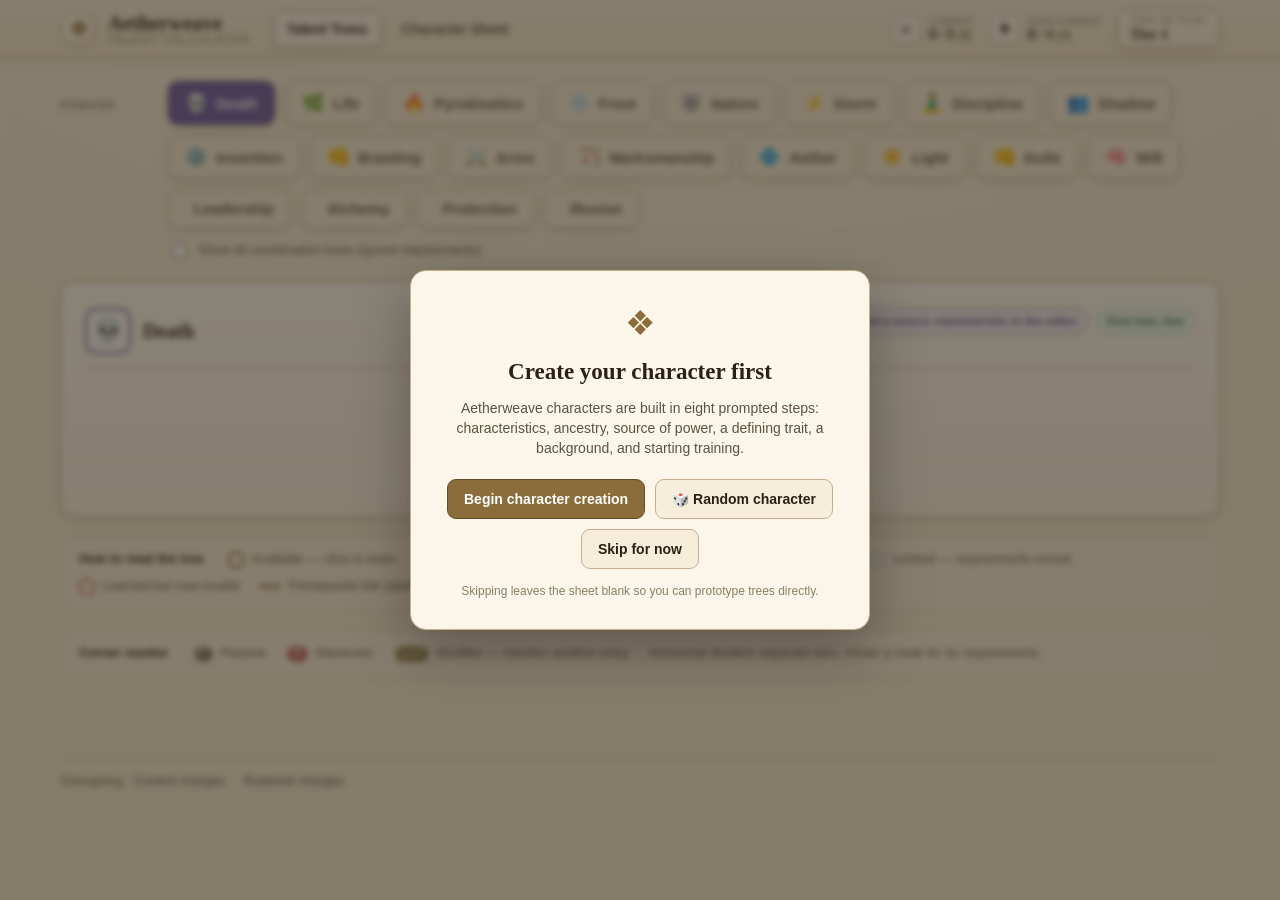
==== commit bbf215c4: "Spell to maneuver rework" ====
--- a/index.html
+++ b/index.html
@@ -30,7 +30,6 @@
       <span class="legend-title">Corner marker</span>
       <span class="legend-item"><span class="node-kind kind-passive legend-kind">P</span> Passive</span>
       <span class="legend-item"><span class="node-kind kind-maneuver legend-kind">M</span> Maneuver</span>
-      <span class="legend-item"><span class="node-kind kind-spell legend-kind">S</span> Spell</span>
       <span class="legend-item"><span class="node-kind kind-modifier legend-kind">mod</span> Modifier — rewrites another entry</span>
       <span class="legend-item">Horizontal dividers separate tiers. Hover a node for its requirements.</span>
     </div>
@@ -48,7 +47,6 @@
   <script src="js/data/backgrounds.js"></script>
   <script src="js/data/combinations.js"></script>
   <script src="js/data/sources.js"></script>
-  <script src="js/data/spells.js"></script>
 
   <!-- ---------- Application ---------- -->
   <script src="js/state.js"></script>
--- a/css/style.css
+++ b/css/style.css
@@ -254,8 +254,8 @@
 }
 
 /* Kind marker — the box's top-left corner, opposite the owned badge. Says what
-   a node *gives* (passive / maneuver / spell / modifier) without opening the
-   tooltip, which is the question a grid mixing all four raises on every node. */
+   a node *gives* (passive / maneuver / modifier / companion) without opening the
+   tooltip, which is the question a grid mixing them raises on every node. */
 .node-kind {
   position: absolute; top: -7px; left: -7px; min-width: 20px; height: 18px;
   padding: 0 5px; border-radius: 9px;
@@ -266,7 +266,6 @@
 }
 .node-kind.kind-passive  { background: #6b6152; }
 .node-kind.kind-maneuver { background: var(--combat); }
-.node-kind.kind-spell    { background: #6b5ca5; }
 .node-kind.kind-modifier { background: #7a6a2f; }
 
 /* States */
@@ -440,7 +439,7 @@
 }
 
 /* Stats: HP + characteristics */
-.hp-mana-row { display: flex; flex-wrap: wrap; justify-content: center; gap: 16px; align-items: stretch; margin-bottom: 16px; }
+.vitals-row { display: flex; flex-wrap: wrap; justify-content: center; gap: 16px; align-items: stretch; margin-bottom: 16px; }
 .char-row { display: flex; flex-wrap: wrap; justify-content: center; gap: 16px; align-items: stretch; }
 .hp-box, .char-box {
   background: var(--panel-2); border: 1px solid var(--line); border-radius: 12px;
@@ -591,8 +590,8 @@
 .talent-invalid-note { font-size: 12px; color: var(--unmet); font-weight: 600; margin-top: 2px; }
 
 /* ---------- Ability test: the roll, and the ladder read off it ----------- */
-/* One component on four surfaces (tooltip, sheet, Spells page, creation
-   cards), so a success tier reads the same wherever it is met. */
+/* One component on three surfaces (tooltip, sheet, creation cards), so a
+   success tier reads the same wherever it is met. */
 .ability-test { margin-top: 6px; border-left: 2px solid var(--line-strong); padding-left: 9px; }
 .ability-test-roll {
   display: flex; align-items: baseline; gap: 7px; flex-wrap: wrap;
@@ -916,84 +915,10 @@
   padding: 1px 6px; border-radius: 999px; background: var(--line); color: var(--ink-soft); vertical-align: middle;
 }
 
-/* ==========================================================================
-   Spellcasting — caster panel (trees), spell-picker modal, sheet categories
-   ========================================================================== */
-
-/* Caster panel on the trees page (magical domains) */
-.caster-panel {
-  --accent: #8a6d3b;
-  position: relative; z-index: 3; margin: 0 0 20px;
-  background: linear-gradient(180deg, color-mix(in srgb, var(--accent) 8%, #fffdf7), var(--panel-2));
-  border: 1px solid color-mix(in srgb, var(--accent) 40%, var(--line-strong));
-  border-left: 4px solid var(--accent);
-  border-radius: 12px; padding: 14px 16px; box-shadow: var(--shadow);
-  display: flex; flex-direction: column; gap: 12px;
-}
-.caster-head { display: flex; align-items: center; gap: 10px; }
-.caster-icon {
-  font-size: 20px; width: 40px; height: 40px; flex: none; display: grid; place-items: center;
-  border-radius: 10px; background: #fffdf7; border: 2px solid var(--accent);
-}
-.caster-title { font-family: var(--serif); font-weight: 700; font-size: 17px; }
-.caster-sub { font-size: 12px; color: var(--ink-faint); }
-
-.caster-pool {
-  display: flex; align-items: baseline; gap: 10px; flex-wrap: wrap;
-  padding: 8px 12px; border-radius: 10px; background: #fffdf7; border: 1px solid var(--line);
-}
-.caster-pool-label { font-size: 10px; text-transform: uppercase; letter-spacing: .8px; color: var(--ink-faint); font-weight: 700; }
-.caster-pool-hint { font-size: 12.5px; color: var(--ink-faint); }
-.caster-pool-eq { display: flex; align-items: baseline; gap: 8px; flex-wrap: wrap; font-size: 13px; }
-.cpp { font-weight: 600; }
-.cpp-op { color: var(--ink-faint); }
-.cpp-total { font-weight: 800; color: var(--accent); font-variant-numeric: tabular-nums; }
-
-.caster-ladder { display: flex; align-items: center; gap: 12px; flex-wrap: wrap; }
-.caster-ladder-label { font-size: 13px; font-weight: 600; }
-.caster-dots { display: flex; gap: 7px; }
-.caster-dot {
-  width: 22px; height: 22px; border-radius: 6px; cursor: pointer; padding: 0;
-  border: 2px solid var(--line-strong); background: #fffdf7;
-  transition: background .08s ease, transform .08s ease;
-}
-.caster-dot:hover:not(:disabled) { transform: scale(1.1); border-color: var(--accent); }
-.caster-dot.filled { background: var(--accent); border-color: color-mix(in srgb, var(--accent) 70%, black); }
-.caster-dot.capped { border-style: dashed; border-color: var(--line); opacity: .5; }
-.caster-dot.capped:hover { transform: none; }
-.caster-dot:disabled { cursor: not-allowed; }
-.caster-ladder-hint { font-size: 11.5px; color: var(--ink-faint); font-variant-numeric: tabular-nums; }
-
-.caster-spells { display: flex; flex-direction: column; gap: 8px; }
-.caster-spells-head { display: flex; align-items: center; gap: 10px; }
-.caster-spells-title { font-size: 14px; font-weight: 700; }
-.caster-learn { margin-left: auto; font-size: 13px; padding: 7px 13px; }
-.caster-spells-empty { font-size: 12.5px; color: var(--ink-faint); font-style: italic; }
-.caster-spell-list { display: flex; flex-direction: column; gap: 6px; }
-.caster-spell-row {
-  display: flex; align-items: center; gap: 10px; padding: 7px 10px;
-  background: #fffdf7; border: 1px solid var(--line); border-radius: 9px;
-}
-.caster-spell-row.invalid { border-color: #f0b4ae; background: #fdf0ee; }
-.spell-icon {
-  width: 34px; height: 34px; flex: none; border-radius: 8px; display: grid; place-items: center;
-  font-size: 18px; background: var(--panel-2); border: 1px solid var(--line-strong);
-}
-.spell-info { display: flex; flex-direction: column; min-width: 0; flex: 1; }
-.spell-name { font-weight: 700; display: flex; align-items: baseline; gap: 8px; }
-.spell-desc { font-size: 12px; color: var(--ink-faint); }
-.spell-invalid-note { font-size: 11.5px; color: var(--unmet); font-weight: 600; margin-top: 2px; }
-.spell-tier-tag {
-  font-size: 10px; font-weight: 800; letter-spacing: .3px; padding: 1px 7px; border-radius: 999px;
-  background: color-mix(in srgb, var(--accent) 18%, #fff); color: color-mix(in srgb, var(--accent) 75%, black);
-  border: 1px solid color-mix(in srgb, var(--accent) 40%, var(--line)); font-variant-numeric: tabular-nums;
-}
-
 /* Ability badge in the node tooltip */
 .tt-ability { font-size: 11px; font-weight: 700; padding: 2px 8px; border-radius: 999px; border: 1px solid var(--line); background: var(--panel-2); color: var(--ink-soft); }
 .tt-ability.maneuver { background: #eef2fb; border-color: #b9c8e6; color: #34507e; }
 .tt-ability.modifier { background: #f5edfa; border-color: #d3bde3; color: #63407f; }
-.tt-ability.spell { background: #eae6fb; border-color: #cfc6ef; color: #4c3f8c; }
 /* Which entry a modifier rewrites. The tree is the only place this is shown:
    modifiers are absent from the character sheet by design (DESIGN.md §4.8). */
 .tt-modifies { margin-top: 6px; font-size: 12px; font-style: italic; color: var(--ink-soft); }
@@ -1045,7 +970,7 @@
 .modal-close:hover { background: #fdecea; color: var(--unmet); border-color: #f0b4ae; }
 .modal-body { padding: 16px 18px; overflow-y: auto; }
 
-/* Sheet: ability categories + per-domain spell blocks */
+/* Sheet: ability categories */
 .talent-domain-tag {
   font-size: 9.5px; text-transform: uppercase; letter-spacing: .6px; font-weight: 700;
   margin-left: 8px; padding: 1px 7px; border-radius: 999px;
@@ -1055,12 +980,14 @@
   font-size: 10px; font-weight: 700; margin-left: 8px; padding: 1px 8px; border-radius: 999px;
   background: #eef2fb; color: #34507e; border: 1px solid #b9c8e6;
 }
-.spell-domain-block { margin-bottom: 10px; }
-.spell-domain-head { display: flex; align-items: baseline; gap: 8px; flex-wrap: wrap; margin: 6px 0; }
-.sdh-icon { font-size: 16px; }
-.sdh-name { font-family: var(--serif); font-weight: 700; font-size: 15px; }
-.sdh-pool { font-size: 11.5px; color: var(--ink-faint); }
-.spell-sheet-row .talent-name { display: flex; align-items: baseline; gap: 8px; flex-wrap: wrap; }
+
+/* Ability tags (UI.tagChips): tooltip, sheet rows, creation cards. */
+.ability-tag {
+  font-size: 10px; font-weight: 700; margin-left: 8px; padding: 1px 8px; border-radius: 999px;
+  background: var(--panel-2); color: var(--ink-soft); border: 1px solid var(--line);
+}
+.tt-meta .ability-tag { margin-left: 0; }
+.ability-tag.tag-magic { background: #eae6fb; color: #4c3f8c; border-color: #cfc6ef; }
 
 /* ---------- Companions (§4.11) ------------------------------------------- */
 /* One card per companion. Boxed rather than run together, because a character
@@ -1126,51 +1053,12 @@
 /* Companion abilities reuse .talent-row, minus the icon column its rows have. */
 .companion-ability-list .talent-row { padding: 6px 10px; }
 
-/* ---------- Spells page (a casting reference, not a grid) ---------------- */
-.spell-reference {
-  --accent: #6b5ca5;
-  background:
-    linear-gradient(180deg, rgba(255,252,244,.6), rgba(246,238,218,.6)),
-    var(--panel);
-  border: 1px solid var(--line-strong); border-radius: 14px;
-  padding: 26px 24px; box-shadow: var(--shadow);
-}
-.spell-tier-block { margin-top: 18px; }
-.spell-tier-head {
-  display: flex; align-items: baseline; gap: 10px; flex-wrap: wrap;
-  padding-bottom: 6px; margin-bottom: 10px; border-bottom: 2px dashed var(--line-strong);
-}
-.spell-tier-head.reached { border-bottom-style: solid; border-bottom-color: color-mix(in srgb, var(--accent) 55%, var(--line-strong)); }
-.sth-name { font-family: var(--serif); font-weight: 700; font-size: 15px; color: var(--ink-soft); }
-.spell-tier-head.reached .sth-name { color: var(--accent); }
-.sth-sub { font-size: 11px; text-transform: uppercase; letter-spacing: .8px; color: var(--ink-faint); }
-.sth-mana { margin-left: auto; font-size: 11.5px; color: var(--ink-faint); }
-
-/* Whether the character has it, could have it, or cannot yet. */
-.spell-status-tag {
-  font-size: 10px; font-weight: 800; letter-spacing: .3px; padding: 1px 7px; border-radius: 999px;
-  border: 1px solid var(--line); background: var(--panel-2); color: var(--ink-faint);
-}
-.spell-status-tag.known { background: color-mix(in srgb, var(--owned) 16%, #fff); border-color: color-mix(in srgb, var(--owned) 45%, var(--line)); color: color-mix(in srgb, var(--owned) 75%, black); }
-.spell-status-tag.learnable { background: color-mix(in srgb, var(--accent) 14%, #fff); border-color: color-mix(in srgb, var(--accent) 40%, var(--line)); color: color-mix(in srgb, var(--accent) 75%, black); }
-.talent-row.spell-sheet-row.unavailable .talent-icon { filter: grayscale(1); opacity: .55; }
-.talent-row.spell-sheet-row.unavailable .talent-name { color: var(--ink-faint); }
-.locked-note { color: var(--ink-faint); font-style: italic; }
-
-/* Spell-test pool tag (trees-page header, magical domains) */
+/* Spellcasting roll tag (trees-page header, magical domains) */
 .caster-tag {
   border-color: color-mix(in srgb, var(--accent) 45%, var(--line-strong));
   background: color-mix(in srgb, var(--accent) 10%, #fff);
   color: color-mix(in srgb, var(--accent) 75%, black);
 }
-
-/* Spell mana tag (tooltip + sheet) */
-.spell-mana-tag { font-size: 10px; font-weight: 700; padding: 1px 7px; border-radius: 999px; background: #eae6fb; color: #5a4aa0; border: 1px solid #cfc6ef; }
-.spell-mana-tag.cantrip { background: var(--panel-2); color: var(--ink-faint); border-color: var(--line); }
-
-/* Mana box on the character sheet (next to HP) */
-.mana-box { border-color: #cfc6ef; }
-.mana-box .stat-title { color: #5a4aa0; }
 
 /* ---------- Print / Export to PDF ----------------------------------------
    Paper renders a different document, not a restyled app: js/print-sheet.js
@@ -1369,7 +1257,7 @@
   .ps-row-sub { font-size: 6.6pt; color: #666; letter-spacing: .5pt; margin-left: 4pt; }
   .ps-row.ps-plain .ps-row-name { border-bottom: none; }
 
-  /* -- ability / spell index -- */
+  /* -- ability index -- */
   .ps-index-list { margin-bottom: 2pt; }
   .ps-tags { display: flex; gap: 4pt; flex: none; }
   .ps-tag {
@@ -1379,7 +1267,7 @@
   .ps-warn { border-color: #b3261e; color: #b3261e; font-weight: 700; }
 
   /* -- inventory -- */
-  /* Ruled lines for a pencil, same idea as the HP/Mana "___" current value:
+  /* Ruled lines for a pencil, same idea as the HP "___" current value:
      the printed sheet is what a player actually writes on during a session. */
   .ps-inv-notes { font-size: 8pt; margin-bottom: 4pt; }
   .ps-inv-notes-line {
